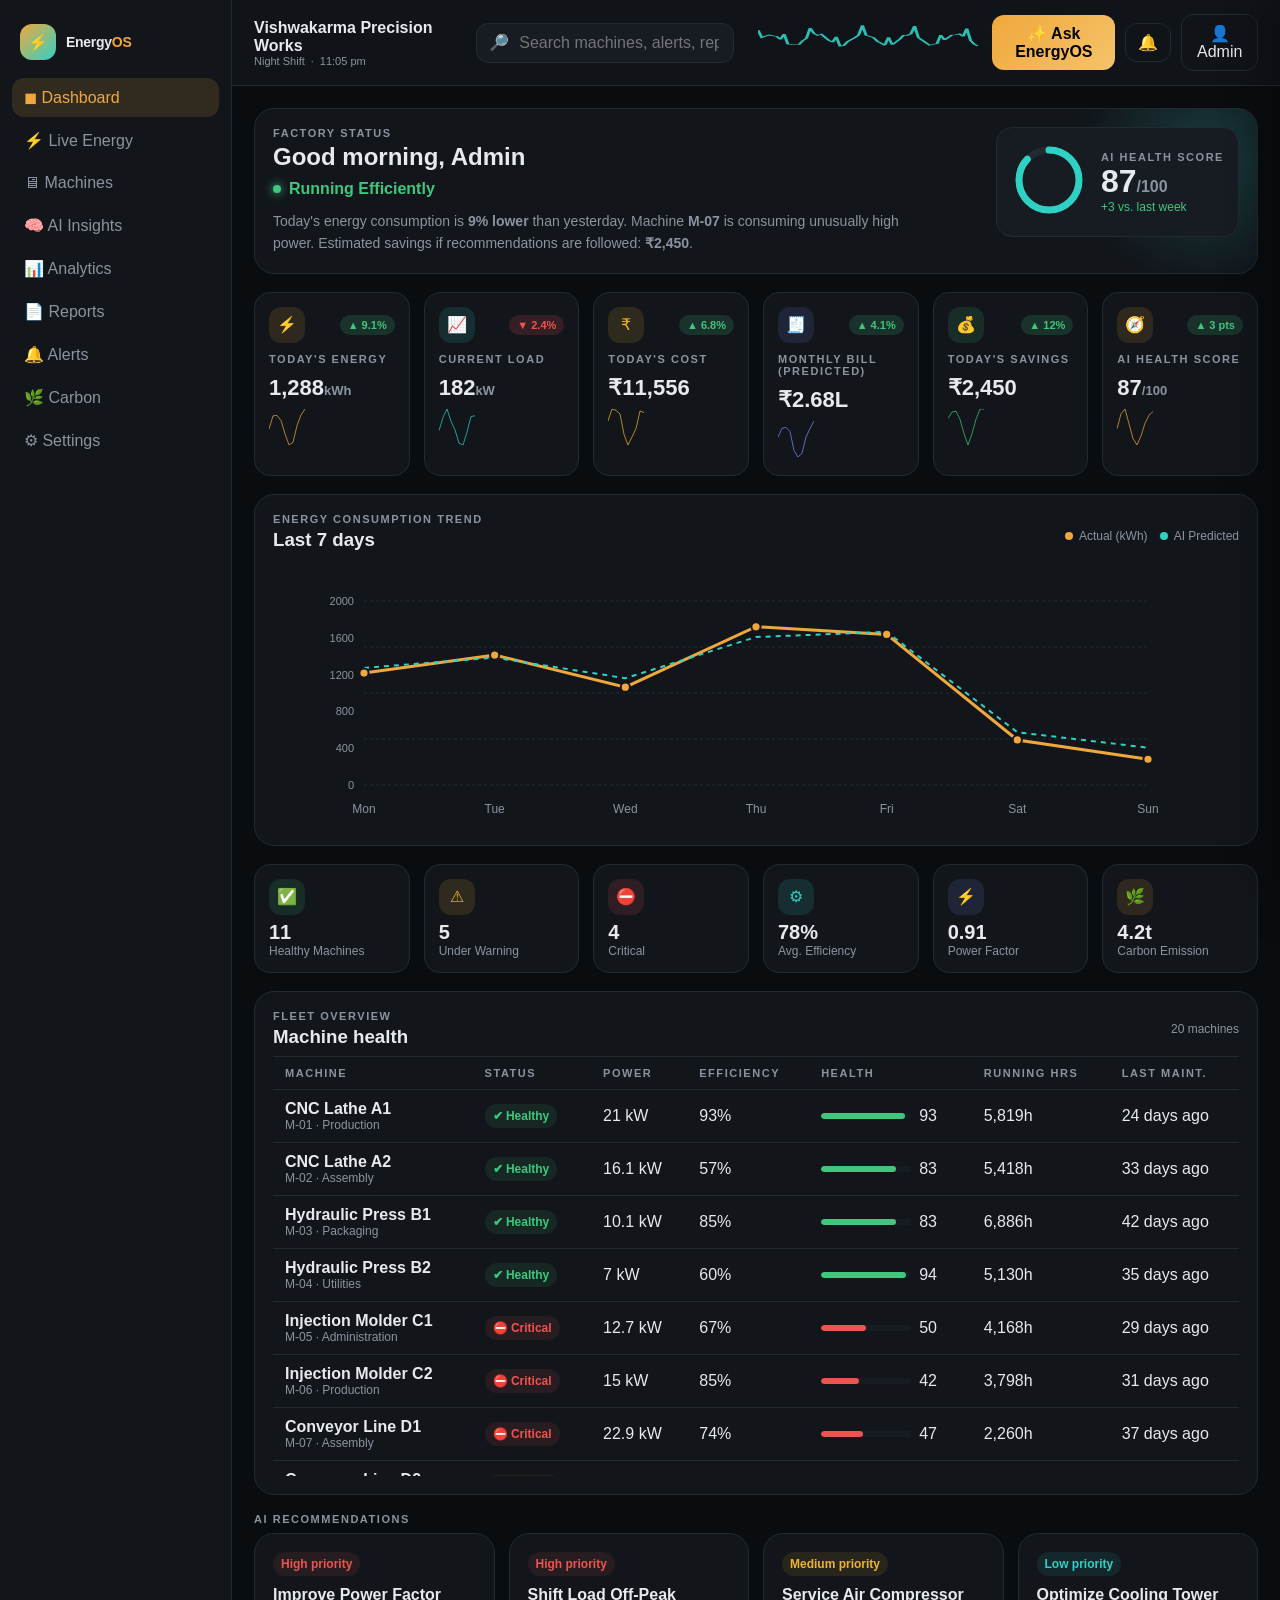
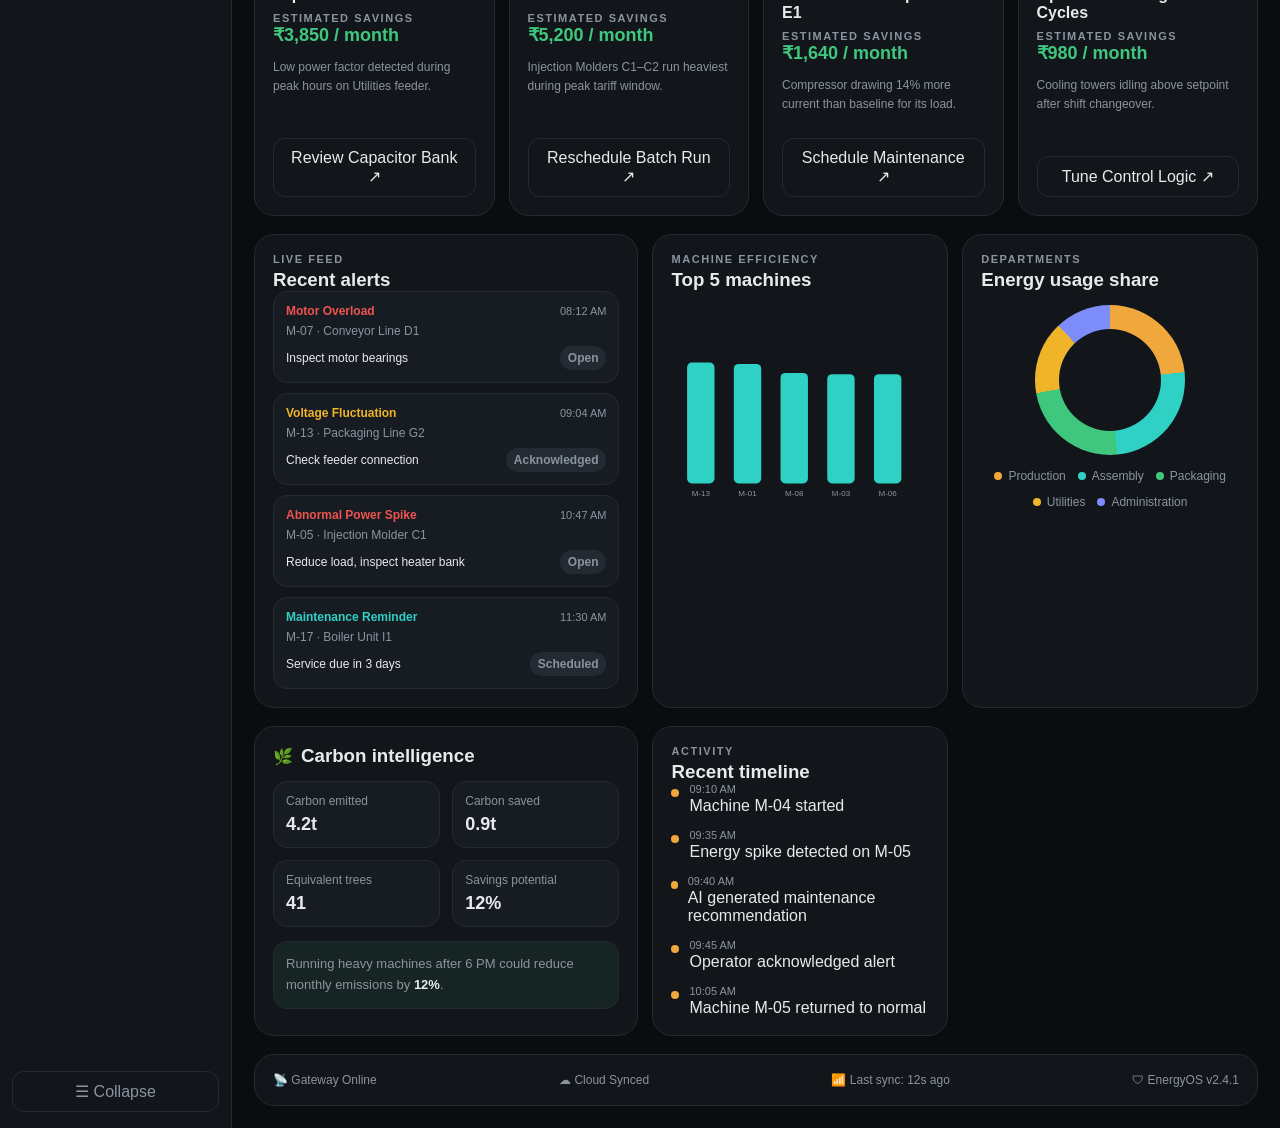
==== dashboard.html @ 56fea52a "Add files via upload" ====
<!DOCTYPE html>
<html lang="en">
  <head>
    <meta charset="UTF-8" />
    <meta name="viewport" content="width=device-width, initial-scale=1.0" />
    <title>EnergyOS Dashboard</title>
    <style>
      :root {
        --base: #0a0d10;
        --panel: #12161b;
        --panel-2: #171c22;
        --border: #232a32;
        --amber: #f0a83c;
        --teal: #2fd1c5;
        --red: #ef5350;
        --yellow: #f0b429;
        --green: #3fc77e;
        --text: #e7eaed;
        --sub: #8a94a0;
      }

      * { box-sizing: border-box; }
      body {
        margin: 0;
        font-family: Inter, "Segoe UI", Roboto, Arial, sans-serif;
        background: var(--base);
        color: var(--text);
      }
      button, input { font: inherit; }
      .app {
        display: flex;
        min-height: 100vh;
        background: var(--base);
      }
      .sidebar {
        width: 232px;
        background: var(--panel);
        border-right: 1px solid var(--border);
        display: flex;
        flex-direction: column;
        padding: 16px 12px;
        transition: width 0.3s ease;
      }
      .sidebar.collapsed { width: 76px; }
      .brand {
        display: flex;
        align-items: center;
        gap: 10px;
        padding: 8px 8px 18px;
      }
      .brand-icon {
        width: 36px;
        height: 36px;
        border-radius: 12px;
        display: grid;
        place-items: center;
        background: linear-gradient(135deg, var(--amber), var(--teal));
        color: #000;
        font-weight: 800;
      }
      .brand-text {
        font-size: 14px;
        font-weight: 800;
        letter-spacing: -0.02em;
      }
      .brand-text span { color: var(--amber); }
      .nav button {
        width: 100%;
        display: flex;
        align-items: center;
        gap: 10px;
        padding: 10px 12px;
        border: 0;
        background: transparent;
        color: var(--sub);
        border-radius: 12px;
        cursor: pointer;
        margin-bottom: 4px;
        text-align: left;
      }
      .nav button.active {
        background: rgba(240, 168, 60, 0.14);
        color: var(--amber);
      }
      .nav button:hover { filter: brightness(1.12); }
      .collapse-btn {
        margin-top: auto;
        border: 1px solid var(--border);
        color: var(--sub);
        background: transparent;
        border-radius: 12px;
        padding: 10px;
        display: flex;
        align-items: center;
        justify-content: center;
        gap: 8px;
        cursor: pointer;
      }
      .main {
        flex: 1;
        display: flex;
        flex-direction: column;
        overflow: hidden;
      }
      .header {
        display: flex;
        align-items: center;
        gap: 14px;
        padding: 14px 22px;
        border-bottom: 1px solid var(--border);
        background: rgba(18, 22, 27, 0.78);
        backdrop-filter: blur(10px);
      }
      .header .title-block { min-width: 0; }
      .header .title { font-weight: 700; }
      .header .sub { font-size: 11px; color: var(--sub); display: flex; gap: 6px; align-items: center; }
      .search {
        flex: 1;
        margin-left: 16px;
        display: flex;
        align-items: center;
        gap: 8px;
        border: 1px solid var(--border);
        background: var(--panel-2);
        padding: 9px 12px;
        border-radius: 12px;
        max-width: 320px;
      }
      .search input {
        flex: 1;
        border: 0;
        outline: 0;
        background: transparent;
        color: var(--text);
      }
      .pulse-rail {
        flex: 1;
        min-width: 220px;
        margin-left: 10px;
      }
      .pulse-rail svg { width: 100%; height: 40px; }
      .top-actions {
        display: flex;
        align-items: center;
        gap: 10px;
        margin-left: auto;
      }
      .btn-primary, .btn-lite, .menu-btn {
        border: 0;
        border-radius: 12px;
        padding: 9px 12px;
        cursor: pointer;
      }
      .btn-primary {
        background: linear-gradient(135deg, var(--amber), #f5c36a);
        color: #000;
        font-weight: 700;
      }
      .btn-lite {
        background: transparent;
        color: var(--text);
        border: 1px solid var(--border);
      }
      .menu-btn {
        display: none;
        background: transparent;
        color: var(--text);
        border: 1px solid var(--border);
      }
      .content {
        flex: 1;
        overflow-y: auto;
        padding: 22px;
      }
      .wrap {
        max-width: 1380px;
        margin: 0 auto;
        display: flex;
        flex-direction: column;
        gap: 18px;
      }
      .page-view { display: none; }
      .page-view.active { display: block; }
      .card {
        background: var(--panel);
        border: 1px solid var(--border);
        border-radius: 20px;
        padding: 18px;
      }
      .interactive {
        cursor: pointer;
        transition: transform 0.2s ease, border-color 0.2s ease, box-shadow 0.2s ease;
      }
      .interactive:hover {
        transform: translateY(-2px);
        border-color: var(--teal);
        box-shadow: 0 0 0 1px rgba(47, 209, 197, 0.14) inset;
      }
      .eyebrow {
        color: var(--sub);
        text-transform: uppercase;
        letter-spacing: 0.14em;
        font-size: 11px;
        font-weight: 700;
      }
      .hero {
        position: relative;
        overflow: hidden;
      }
      .hero::after {
        content: "";
        position: absolute;
        right: -80px;
        top: -80px;
        width: 260px;
        height: 260px;
        background: radial-gradient(circle, rgba(47, 209, 197, 0.2) 0%, transparent 70%);
        filter: blur(4px);
      }
      .hero-row {
        display: flex;
        justify-content: space-between;
        align-items: flex-start;
        gap: 20px;
        position: relative;
        z-index: 1;
      }
      .hero h1 { margin: 4px 0 8px; font-size: 24px; }
      .status-pill {
        display: inline-flex;
        align-items: center;
        gap: 8px;
        color: var(--green);
        font-weight: 700;
      }
      .dot {
        width: 8px;
        height: 8px;
        display: inline-block;
        border-radius: 999px;
        background: var(--green);
        box-shadow: 0 0 10px var(--green);
      }
      .hero-note { color: var(--sub); font-size: 14px; line-height: 1.6; margin-top: 12px; max-width: 650px; }
      .health-card { display: flex; align-items: center; gap: 14px; padding: 14px; border-radius: 16px; background: var(--panel-2); border: 1px solid var(--border); }
      .health-card .score { font-size: 32px; font-weight: 700; }
      .kpi-grid { display: grid; grid-template-columns: repeat(6, minmax(0, 1fr)); gap: 14px; }
      .kpi {
        padding: 14px;
        border-radius: 16px;
        background: var(--panel);
        border: 1px solid var(--border);
      }
      .kpi-top { display: flex; justify-content: space-between; align-items: center; }
      .icon-badge { width: 36px; height: 36px; border-radius: 12px; display: grid; place-items: center; }
      .delta { display: inline-flex; align-items: center; gap: 4px; padding: 4px 8px; border-radius: 999px; font-size: 11px; font-weight: 700; }
      .positive { color: var(--green); background: rgba(63, 199, 126, 0.16); }
      .negative { color: var(--red); background: rgba(239, 83, 80, 0.16); }
      .kpi .value { font-size: 22px; font-weight: 700; margin-top: 10px; }
      .kpi .suffix { color: var(--sub); font-size: 13px; }
      .spark { height: 36px; margin-top: 8px; }
      .chart-row { display: grid; grid-template-columns: 1.3fr 1fr 1fr; gap: 14px; }
      .stats-grid { display: grid; grid-template-columns: repeat(6, minmax(0, 1fr)); gap: 14px; }
      .stat { padding: 14px; border-radius: 16px; background: var(--panel); border: 1px solid var(--border); }
      .stat .value { font-size: 20px; font-weight: 700; margin-top: 6px; }
      .table-wrap { overflow-x: auto; }
      table { width: 100%; min-width: 720px; border-collapse: collapse; }
      th, td { padding: 10px 12px; border-top: 1px solid var(--border); text-align: left; }
      thead th { font-size: 11px; text-transform: uppercase; color: var(--sub); letter-spacing: 0.14em; background: var(--panel); position: sticky; top: 0; z-index: 1; }
      tbody tr { cursor: pointer; }
      tbody tr:hover { background: rgba(255,255,255,0.03); }
      .status-badge { display: inline-flex; align-items: center; gap: 6px; border-radius: 999px; padding: 5px 8px; font-size: 12px; font-weight: 700; }
      .health-bar { width: 90px; height: 6px; border-radius: 999px; background: var(--panel-2); overflow: hidden; }
      .health-bar > div { height: 100%; border-radius: inherit; }
      .recommendations { display: grid; grid-template-columns: repeat(4, minmax(0, 1fr)); gap: 14px; }
      .recommendation { display: flex; flex-direction: column; justify-content: space-between; min-height: 215px; }
      .recommendation .title { margin: 10px 0 8px; font-weight: 700; }
      .recommendation .savings { color: var(--green); font-size: 18px; font-weight: 700; }
      .recommendation p { color: var(--sub); font-size: 12px; line-height: 1.6; }
      .reco-btn { margin-top: 12px; padding: 10px 12px; border: 1px solid var(--border); border-radius: 12px; background: transparent; color: var(--text); display: flex; align-items: center; justify-content: center; gap: 6px; cursor: pointer; }
      .alerts { display: flex; flex-direction: column; gap: 10px; }
      .alert-item { border: 1px solid var(--border); background: var(--panel-2); border-radius: 14px; padding: 12px; }
      .alert-item .top { display: flex; justify-content: space-between; align-items: center; gap: 8px; }
      .alert-item .type { font-size: 12px; font-weight: 700; }
      .alert-item .time { color: var(--sub); font-size: 11px; }
      .chart-card svg { width: 100%; height: 240px; }
      .legend { display: flex; gap: 12px; flex-wrap: wrap; color: var(--sub); font-size: 12px; margin-top: 8px; }
      .legend span { display: flex; align-items: center; gap: 6px; }
      .legend i { width: 8px; height: 8px; border-radius: 999px; display: inline-block; }
      .donut { width: 150px; height: 150px; border-radius: 50%; margin: 14px auto; background: conic-gradient(var(--amber) 0 30%, var(--teal) 30% 62%, var(--green) 62% 84%, var(--yellow) 84% 100%); position: relative; }
      .donut::after { content: ""; position: absolute; inset: 24px; border-radius: 50%; background: var(--panel); }
      .timeline { display: flex; flex-direction: column; gap: 14px; }
      .timeline-item { display: flex; gap: 10px; align-items: flex-start; }
      .line-dot { width: 8px; height: 8px; border-radius: 999px; background: var(--amber); margin-top: 6px; }
      .timeline-item .time { color: var(--sub); font-size: 11px; margin-bottom: 2px; }
      .footer { display: flex; justify-content: space-between; align-items: center; flex-wrap: wrap; gap: 10px; color: var(--sub); font-size: 12px; }
      .trend-tip {
        position: absolute;
        background: var(--panel2);
        border: 1px solid var(--border);
        border-radius: 10px;
        padding: 8px 10px;
        font-size: 12px;
        color: var(--text);
        pointer-events: none;
        transform: translate(-50%, -120%);
        min-width: 110px;
        box-shadow: 0 8px 24px rgba(0,0,0,0.28);
      }
      .side-panel {
        position: fixed; right: 0; top: 0; bottom: 0; width: 100%; max-width: 420px; background: var(--panel); border-left: 1px solid var(--border); z-index: 30; transform: translateX(100%); transition: transform 0.25s ease; padding: 18px; box-shadow: -16px 0 40px rgba(0,0,0,0.3);
      }
      .side-panel.open { transform: translateX(0); }
      .backdrop {
        position: fixed; inset: 0; background: rgba(0,0,0,0.38); z-index: 20; display: none;
      }
      .backdrop.show { display: block; }
      .sidebar-backdrop {
        position: fixed; inset: 0; background: rgba(0,0,0,0.38); z-index: 40; display: none;
      }
      .sidebar-backdrop.show { display: block; }
      .feature-backdrop {
        position: fixed; inset: 0; background: rgba(0,0,0,0.6); z-index: 50; display: none;
      }
      .feature-screen {
        position: fixed; inset: 18px; z-index: 51; display: none; flex-direction: column; background: linear-gradient(135deg, rgba(18,22,27,0.98), rgba(12,15,18,0.96)); border: 1px solid var(--border); border-radius: 24px; padding: 24px; box-shadow: 0 24px 80px rgba(0,0,0,0.45);
      }
      .feature-screen.open { display: flex; }
      .feature-screen .screen-header { display: flex; justify-content: space-between; align-items: center; gap: 12px; }
      .feature-screen .screen-body { flex: 1; display: flex; flex-direction: column; justify-content: center; gap: 16px; padding-top: 14px; }
      .feature-screen .screen-title { font-size: 24px; font-weight: 700; margin: 6px 0 0; }
      .feature-screen .screen-copy { color: var(--sub); line-height: 1.7; font-size: 15px; }
      .feature-screen .screen-chip { display: inline-flex; align-items: center; gap: 8px; width: fit-content; padding: 7px 10px; border-radius: 999px; background: rgba(47,209,197,0.12); color: var(--teal); font-size: 12px; font-weight: 700; }
      .feature-screen .screen-actions { display: flex; gap: 10px; flex-wrap: wrap; }
      .feature-screen .screen-actions button { border: 1px solid var(--border); background: var(--panel); color: var(--text); border-radius: 12px; padding: 10px 12px; cursor: pointer; }
      .feature-screen .screen-card { border: 1px solid var(--border); background: rgba(255,255,255,0.03); border-radius: 16px; padding: 14px; }
      .grid-2 { display: grid; grid-template-columns: repeat(2, minmax(0, 1fr)); gap: 12px; }
      .meta-box { padding: 12px; border-radius: 14px; background: var(--panel-2); border: 1px solid var(--border); }
      .meta-box .label { color: var(--sub); font-size: 12px; }
      .meta-box .value { margin-top: 6px; font-size: 18px; font-weight: 700; }
      .action-btn { width: 100%; border: 0; border-radius: 12px; margin-top: 16px; padding: 12px; color: #000; font-weight: 700; background: linear-gradient(135deg, var(--amber), #f5c36a); cursor: pointer; }
      @media (max-width: 1200px) {
        .kpi-grid { grid-template-columns: repeat(3, minmax(0, 1fr)); }
        .stats-grid { grid-template-columns: repeat(3, minmax(0, 1fr)); }
        .chart-row { grid-template-columns: 1fr; }
        .recommendations { grid-template-columns: repeat(2, minmax(0, 1fr)); }
      }
      @media (max-width: 900px) {
        .sidebar { display: none; position: fixed; inset: 0 auto 0 0; width: 280px; max-width: 80%; height: 100%; background: var(--panel); box-shadow: 14px 0 48px rgba(0,0,0,0.35); z-index: 45; transform: translateX(-100%); transition: transform 0.25s ease; }
        .sidebar.open { display: flex; transform: translateX(0); }
        .search { flex: 1 1 100%; margin-left: 0; max-width: none; }
        .pulse-rail { display: none; }
        .collapse-btn { display: none; }
        .menu-btn { display: inline-flex; }
        .top-actions { gap: 8px; width: 100%; justify-content: flex-end; }
        .header { flex-wrap: wrap; align-items: flex-start; }
        .title-block { flex: 1 1 100%; }
        .kpi-grid, .stats-grid, .recommendations { grid-template-columns: repeat(2, minmax(0, 1fr)); }
      }
      @media (max-width: 640px) {
        .content { padding: 16px; }
        .header { padding: 12px 16px; }
        .hero-row { flex-direction: column; }
        .kpi-grid, .stats-grid, .recommendations, .grid-2 { grid-template-columns: 1fr; }
      }
    </style>
  </head>
  <body>
    <div class="backdrop" id="backdrop"></div>
    <div class="sidebar-backdrop" id="sidebarBackdrop"></div>
    <div class="app">
      <aside class="sidebar" id="sidebar">
        <div class="brand">
          <div class="brand-icon">⚡</div>
          <div class="brand-text">Energy<span>OS</span></div>
        </div>
        <nav class="nav">
          <button class="active" data-page="Dashboard">◼ Dashboard</button>
          <button data-page="Live Energy">⚡ Live Energy</button>
          <button data-page="Machines">🖥 Machines</button>
          <button data-page="AI Insights">🧠 AI Insights</button>
          <button data-page="Analytics">📊 Analytics</button>
          <button data-page="Reports">📄 Reports</button>
          <button data-page="Alerts">🔔 Alerts</button>
          <button data-page="Carbon">🌿 Carbon</button>
          <button data-page="Settings">⚙ Settings</button>
        </nav>
        <button class="collapse-btn" id="collapseBtn">☰ Collapse</button>
      </aside>

      <div class="main">
        <header class="header">
          <div class="title-block">
            <div class="title">Vishwakarma Precision Works</div>
            <div class="sub"><span id="shiftLabel">Morning Shift</span> · <span id="clockLabel">--:--</span></div>
          </div>
          <button class="menu-btn" id="mobileMenuBtn">☰</button>
          <div class="search">
            <span>🔎</span>
            <input id="searchInput" placeholder="Search machines, alerts, reports…" />
          </div>
          <div class="pulse-rail">
            <svg viewBox="0 0 100 100" preserveAspectRatio="none">
              <path id="pulsePath" d="" fill="none" stroke="#2fd1c5" stroke-width="1.4" opacity="0.9"></path>
            </svg>
          </div>
          <div class="top-actions">
            <button class="btn-primary" id="askEnergyBtn">✨ Ask EnergyOS</button>
            <button class="btn-lite" id="notificationBtn">🔔</button>
            <button class="btn-lite">👤 Admin</button>
          </div>
        </header>

        <main class="content">
          <div class="page-view active" id="view-Dashboard">
            <div class="wrap">
            <section class="card hero">
              <div class="hero-row">
                <div>
                  <div class="eyebrow">Factory status</div>
                  <h1>Good morning, Admin</h1>
                  <div class="status-pill"><span class="dot"></span> Running Efficiently</div>
                  <div class="hero-note">
                    Today's energy consumption is <strong>9% lower</strong> than yesterday. Machine <strong>M-07</strong> is consuming unusually high power. Estimated savings if recommendations are followed: <strong>₹2,450</strong>.
                  </div>
                </div>
                <div class="health-card">
                  <div class="radial">
                    <svg width="76" height="76" viewBox="0 0 76 76">
                      <circle cx="38" cy="38" r="30" fill="none" stroke="#232a32" stroke-width="7"></circle>
                      <circle cx="38" cy="38" r="30" fill="none" stroke="#2fd1c5" stroke-width="7" stroke-linecap="round" transform="rotate(-90 38 38)" stroke-dasharray="188.5" stroke-dashoffset="24.5"></circle>
                    </svg>
                  </div>
                  <div>
                    <div class="eyebrow">AI health score</div>
                    <div class="score">87<span style="font-size:16px;color:var(--sub)">/100</span></div>
                    <div style="color:var(--green);font-size:12px">+3 vs. last week</div>
                  </div>
                </div>
              </div>
            </section>

            <section class="kpi-grid" id="kpiGrid"></section>

            <section class="card">
              <div style="display:flex; justify-content:space-between; align-items:center; gap:12px; flex-wrap:wrap;">
                <div>
                  <div class="eyebrow">Energy consumption trend</div>
                  <h3 style="margin:4px 0 0;">Last 7 days</h3>
                </div>
                <div class="legend">
                  <span><i style="background:var(--amber)"></i> Actual (kWh)</span>
                  <span><i style="background:var(--teal)"></i> AI Predicted</span>
                </div>
              </div>
              <div id="trendChart" style="margin-top:12px; position:relative;"></div>
            </section>

            <section class="stats-grid" id="statsGrid"></section>

            <section class="card table-wrap">
              <div style="display:flex;justify-content:space-between;align-items:center;gap:12px;padding-bottom:8px;">
                <div>
                  <div class="eyebrow">Fleet overview</div>
                  <h3 style="margin:4px 0 0;">Machine health</h3>
                </div>
                <span style="color:var(--sub);font-size:12px" id="machineCount"></span>
              </div>
              <div style="max-height:420px; overflow:auto;">
                <table>
                  <thead>
                    <tr>
                      <th>Machine</th>
                      <th>Status</th>
                      <th>Power</th>
                      <th>Efficiency</th>
                      <th>Health</th>
                      <th>Running Hrs</th>
                      <th>Last Maint.</th>
                    </tr>
                  </thead>
                  <tbody id="machineTableBody"></tbody>
                </table>
              </div>
            </section>

            <section>
              <div class="eyebrow" style="margin-bottom:8px;">AI Recommendations</div>
              <div class="recommendations" id="recommendations"></div>
            </section>

            <section class="chart-row">
              <div class="card">
                <div class="eyebrow">Live feed</div>
                <h3 style="margin:4px 0 0;">Recent alerts</h3>
                <div class="alerts" id="alerts"></div>
              </div>
              <div class="card chart-card">
                <div class="eyebrow">Machine efficiency</div>
                <h3 style="margin:4px 0 0;">Top 5 machines</h3>
                <div id="barChart"></div>
              </div>
              <div class="card chart-card">
                <div class="eyebrow">Departments</div>
                <h3 style="margin:4px 0 0;">Energy usage share</h3>
                <div id="pieChart"></div>
              </div>
            </section>

            <section class="chart-row">
              <div class="card" style="min-height:270px;">
                <div style="display:flex;align-items:center;gap:8px;">
                  <span>🌿</span><h3 style="margin:0;">Carbon intelligence</h3>
                </div>
                <div class="grid-2" style="margin-top:14px;">
                  <div class="meta-box">
                    <div class="label">Carbon emitted</div>
                    <div class="value">4.2t</div>
                  </div>
                  <div class="meta-box">
                    <div class="label">Carbon saved</div>
                    <div class="value">0.9t</div>
                  </div>
                  <div class="meta-box">
                    <div class="label">Equivalent trees</div>
                    <div class="value">41</div>
                  </div>
                  <div class="meta-box">
                    <div class="label">Savings potential</div>
                    <div class="value">12%</div>
                  </div>
                </div>
                <div style="margin-top:14px; padding:12px; border:1px solid var(--border); border-radius:14px; background:rgba(63,199,126,0.08); color:var(--sub); font-size:13px; line-height:1.6;">
                  Running heavy machines after 6 PM could reduce monthly emissions by <strong style="color:var(--text)">12%</strong>.
                </div>
              </div>
              <div class="card">
                <div class="eyebrow">Activity</div>
                <h3 style="margin:4px 0 0;">Recent timeline</h3>
                <div class="timeline" id="timeline"></div>
              </div>
            </section>

            <section class="card footer">
              <span>📡 Gateway Online</span>
              <span>☁ Cloud Synced</span>
              <span>📶 Last sync: 12s ago</span>
              <span>🛡 EnergyOS v2.4.1</span>
            </section>
          </div>
        </div>

        <div class="page-view" id="view-Live Energy">
          <div class="wrap">
            <section class="card hero">
              <div class="eyebrow">Live Energy</div>
              <h2 style="margin:8px 0 6px;">Engineer operations dashboard</h2>
              <p class="hero-note">Realtime metrics for the main meter and each machine. All values refresh live every few seconds.</p>
            </section>
            <section class="card">
              <div class="grid-2" style="gap:14px;">
                <div class="meta-box">
                  <div class="label">Main Meter</div>
                  <div class="value" id="mainMeterVoltage">Voltage 415 V</div>
                  <div class="value" id="mainMeterCurrent" style="margin-top:8px;font-size:18px;">Current 132 A</div>
                  <div class="value" id="mainMeterPower" style="margin-top:8px;font-size:18px;">Power 54 kW</div>
                  <div class="value" id="mainMeterPF" style="margin-top:8px;font-size:18px;">Power Factor 0.94</div>
                  <div class="value" id="mainMeterFreq" style="margin-top:8px;font-size:18px;">Frequency 50.0 Hz</div>
                  <div class="value" id="mainMeterKwh" style="margin-top:8px;font-size:18px;">Today's kWh 1,288</div>
                  <div class="value" id="mainMeterPeak" style="margin-top:8px;font-size:18px;">Peak Demand 182 kW</div>
                </div>
                <div class="meta-box" style="display:flex;flex-direction:column;gap:12px;">
                  <div class="eyebrow">Machine status cards</div>
                  <div id="liveMachineCards" style="display:grid;grid-template-columns:1fr;gap:12px;"></div>
                </div>
              </div>
            </section>
          </div>
        </div>

        <div class="page-view" id="view-Machines">
          <div class="wrap">
            <section class="card">
              <div class="eyebrow">Machines</div>
              <h2 style="margin:8px 0 6px;">Machine profiles</h2>
              <p class="hero-note">Each machine includes live current, power, energy and AI health guidance.</p>
            </section>
            <section class="card">
              <div class="grid-2">
                <div class="meta-box"><div class="label">Healthy units</div><div class="value" id="machinesHealthyValue"></div></div>
                <div class="meta-box"><div class="label">Critical units</div><div class="value" id="machinesCriticalValue"></div></div>
              </div>
            </section>
            <section class="card">
              <div id="machineProfiles" style="display:grid;grid-template-columns:repeat(2,minmax(0,1fr));gap:14px;"></div>
            </section>
          </div>
        </div>

        <div class="page-view" id="view-AI Insights">
          <div class="wrap">
            <section class="card">
              <div class="eyebrow">AI Insights</div>
              <h2 style="margin:8px 0 6px;">AI-driven energy decisions</h2>
              <p class="hero-note">Every recommendation here is generated by the AI engine. No raw sensor details, only actions and predictions.</p>
            </section>
            <div class="grid-2" style="gap:14px;">
              <div class="card">
                <div class="eyebrow">Energy Waste</div>
                <div id="aiWaste" style="margin-top:12px;"></div>
              </div>
              <div class="card">
                <div class="eyebrow">Bill Prediction</div>
                <div id="aiBill" style="margin-top:12px;"></div>
              </div>
            </div>
            <section class="card">
              <div class="eyebrow">Peak Demand</div>
              <div id="aiPeakDemand" style="margin-top:12px;"></div>
            </section>
            <section class="card">
              <div class="eyebrow">Machine Efficiency</div>
              <div id="aiEfficiencyTable" style="margin-top:12px;"></div>
            </section>
            <section class="card">
              <div class="eyebrow">Recommended Actions</div>
              <div id="aiRecommendations" style="margin-top:12px;"></div>
            </section>
          </div>
        </div>

        <div class="page-view" id="view-Analytics">
          <div class="wrap">
            <section class="card">
              <div class="eyebrow">Analytics</div>
              <h2 style="margin:8px 0 6px;">Operational trend analysis</h2>
              <p class="hero-note">The latest trend shows steady improvement in energy efficiency and a strong decline in avoidable peak-hour draw.</p>
            </section>
            <section class="card">
              <div id="analyticsTrendChart"></div>
            </section>
          </div>
        </div>

        <div class="page-view" id="view-Reports">
          <div class="wrap">
            <section class="card">
              <div class="eyebrow">Reports</div>
              <h2 style="margin:8px 0 6px;">Downloadable reports</h2>
              <div class="alerts" id="reportsList"></div>
            </section>
          </div>
        </div>

        <div class="page-view" id="view-Alerts">
          <div class="wrap">
            <section class="card">
              <div class="eyebrow">Alerts</div>
              <h2 style="margin:8px 0 6px;">Open and acknowledged issues</h2>
              <div class="alerts" id="alertsView"></div>
            </section>
          </div>
        </div>

        <div class="page-view" id="view-Carbon">
          <div class="wrap">
            <section class="card">
              <div class="eyebrow">Carbon</div>
              <h2 style="margin:8px 0 6px;">Sustainability reporting</h2>
              <p class="hero-note">AI-based guidance for emissions reduction and solar hour scheduling.</p>
            </section>
            <section class="card grid-2">
              <div class="meta-box"><div class="label">Carbon emitted</div><div class="value" id="carbonEmitted">2.1 Ton</div></div>
              <div class="meta-box"><div class="label">Carbon saved</div><div class="value" id="carbonSaved">0.7 Ton</div></div>
              <div class="meta-box"><div class="label">Equivalent trees</div><div class="value" id="carbonTrees">35 Trees</div></div>
              <div class="meta-box"><div class="label">Recommended window</div><div class="value" id="carbonAdvice">Run machines between solar hours</div></div>
            </section>
            <section class="card">
              <div class="eyebrow">AI suggestion</div>
              <div id="carbonSuggestion" style="margin-top:12px;color:var(--text);line-height:1.6;">Run machines between solar hours to reduce emissions and maximize green energy use.</div>
            </section>
          </div>
        </div>

        <div class="page-view" id="view-Settings">
          <div class="wrap">
            <section class="card">
              <div class="eyebrow">Settings</div>
              <h2 style="margin:8px 0 6px;">Control center preferences</h2>
              <div class="alerts">
                <div class="alert-item">Email alerts enabled</div>
                <div class="alert-item">AI auto-actions disabled</div>
                <div class="alert-item">Dark mode active</div>
              </div>
            </section>
          </div>
        </div>
        </main>
      </div>
    </div>

    <div class="side-panel" id="sidePanel">
      <div style="display:flex;justify-content:space-between;align-items:flex-start;gap:10px;">
        <div>
          <div class="eyebrow" id="panelDept"></div>
          <h3 id="panelName" style="margin:4px 0 0;"></h3>
        </div>
        <button class="btn-lite" id="closePanel">✕</button>
      </div>
      <div id="panelStatus" style="margin-top:12px"></div>
      <div class="grid-2" style="margin-top:16px;">
        <div class="meta-box">
          <div class="label">Power draw</div>
          <div class="value" id="panelPower"></div>
        </div>
        <div class="meta-box">
          <div class="label">Efficiency</div>
          <div class="value" id="panelEfficiency"></div>
        </div>
        <div class="meta-box">
          <div class="label">Running hours</div>
          <div class="value" id="panelHours"></div>
        </div>
        <div class="meta-box">
          <div class="label">Last maintenance</div>
          <div class="value" id="panelMaintenance"></div>
        </div>
      </div>
      <div style="margin-top:16px;">
        <div style="display:flex;justify-content:space-between;color:var(--sub);font-size:12px;">
          <span>Health score</span>
          <span id="panelHealthText"></span>
        </div>
        <div class="health-bar" style="width:100%;margin-top:8px;height:8px;">
          <div id="panelHealthBar"></div>
        </div>
      </div>
      <div style="margin-top:16px; padding:14px; border-radius:14px; background:rgba(47,209,197,0.1); border:1px solid rgba(47,209,197,0.25); color:var(--sub); line-height:1.6; font-size:13px;" id="panelInsight"></div>
      <button class="action-btn">🛠 Schedule Maintenance</button>
    </div>

    <div class="feature-backdrop" id="featureBackdrop"></div>
    <div class="feature-screen" id="featureScreen">
      <div class="screen-header">
        <div>
          <div class="eyebrow">EnergyOS command center</div>
          <h3 class="screen-title" id="featureTitle"></h3>
        </div>
        <button class="btn-lite" id="closeFeatureScreen">✕</button>
      </div>
      <div class="screen-body">
        <div class="screen-chip" id="featureChip">Open workspace</div>
        <p class="screen-copy" id="featureMessage"></p>
        <div class="screen-card">
          <div class="eyebrow">Suggested action</div>
          <div id="featureAction" style="margin-top:8px; font-weight:700;"></div>
        </div>
        <div class="screen-actions">
          <button id="featurePrimaryBtn">Open details</button>
          <button id="featureSecondaryBtn">Close</button>
        </div>
      </div>
    </div>

    <script>
      const COLORS = {
        base: '#0A0D10', panel: '#12161B', panel2: '#171C22', border: '#232A32',
        amber: '#F0A83C', teal: '#2FD1C5', red: '#EF5350', yellow: '#F0B429', green: '#3FC77E', text: '#E7EAED', sub: '#8A94A0'
      };
      const DEPARTMENTS = ['Production','Assembly','Packaging','Utilities','Administration'];
      const MACHINE_NAMES = [
        'CNC Lathe A1','CNC Lathe A2','Hydraulic Press B1','Hydraulic Press B2','Injection Molder C1','Injection Molder C2','Conveyor Line D1','Conveyor Line D2','Air Compressor E1','Air Compressor E2','Robotic Welder F1','Robotic Welder F2','Packaging Line G1','Packaging Line G2','Cooling Tower H1','Cooling Tower H2','Boiler Unit I1','Chiller Unit J1','Paint Booth K1','Extruder L1'
      ];
      function seededRandom(seed) { let s = seed; return () => { s = (s * 9301 + 49297) % 233280; return s / 233280; }; }
      const rnd = seededRandom(42);
      const machines = MACHINE_NAMES.map((name, i) => {
        const health = Math.round(40 + rnd() * 60);
        const status = health > 75 ? 'healthy' : health > 50 ? 'warning' : 'critical';
        return {
          id: `M-${String(i + 1).padStart(2, '0')}`,
          name,
          dept: DEPARTMENTS[i % DEPARTMENTS.length],
          status,
          power: +(3 + rnd() * 22).toFixed(1),
          efficiency: Math.round(55 + rnd() * 40),
          health,
          hours: Math.round(1200 + rnd() * 6000),
          lastMaint: `${Math.round(2 + rnd() * 40)} days ago`
        };
      });
      const healthy = machines.filter((m) => m.status === 'healthy').length;
      const warning = machines.filter((m) => m.status === 'warning').length;
      const critical = machines.filter((m) => m.status === 'critical').length;
      const weeklyTrend = [
        { day: 'Mon', kwh: 1240, predicted: 1260 },
        { day: 'Tue', kwh: 1310, predicted: 1300 },
        { day: 'Wed', kwh: 1185, predicted: 1220 },
        { day: 'Thu', kwh: 1420, predicted: 1380 },
        { day: 'Fri', kwh: 1390, predicted: 1400 },
        { day: 'Sat', kwh: 980, predicted: 1010 },
        { day: 'Sun', kwh: 905, predicted: 950 }
      ];
      const topFive = [...machines].sort((a, b) => b.efficiency - a.efficiency).slice(0, 5).map((m) => ({ name: m.id, efficiency: m.efficiency }));
      const deptUsage = DEPARTMENTS.map((d) => ({ name: d, value: machines.filter((m) => m.dept === d).reduce((s, m) => s + m.power, 0).toFixed(0) * 1 }));
      const recommendations = [
        { priority: 'High', title: 'Improve Power Factor', savings: '₹3,850 / month', reason: 'Low power factor detected during peak hours on Utilities feeder.', action: 'Review Capacitor Bank' },
        { priority: 'High', title: 'Shift Load Off-Peak', savings: '₹5,200 / month', reason: 'Injection Molders C1–C2 run heaviest during peak tariff window.', action: 'Reschedule Batch Run' },
        { priority: 'Medium', title: 'Service Air Compressor E1', savings: '₹1,640 / month', reason: 'Compressor drawing 14% more current than baseline for its load.', action: 'Schedule Maintenance' },
        { priority: 'Low', title: 'Optimize Cooling Tower Cycles', savings: '₹980 / month', reason: 'Cooling towers idling above setpoint after shift changeover.', action: 'Tune Control Logic' }
      ];
      const alerts = [
        { time: '08:12 AM', machine: 'M-07 · Conveyor Line D1', type: 'Motor Overload', priority: 'critical', action: 'Inspect motor bearings', status: 'Open' },
        { time: '09:04 AM', machine: 'M-13 · Packaging Line G2', type: 'Voltage Fluctuation', priority: 'warning', action: 'Check feeder connection', status: 'Acknowledged' },
        { time: '10:47 AM', machine: 'M-05 · Injection Molder C1', type: 'Abnormal Power Spike', priority: 'critical', action: 'Reduce load, inspect heater bank', status: 'Open' },
        { time: '11:30 AM', machine: 'M-17 · Boiler Unit I1', type: 'Maintenance Reminder', priority: 'info', action: 'Service due in 3 days', status: 'Scheduled' }
      ];
      const timeline = [
        { time: '09:10 AM', text: 'Machine M-04 started' },
        { time: '09:35 AM', text: 'Energy spike detected on M-05' },
        { time: '09:40 AM', text: 'AI generated maintenance recommendation' },
        { time: '09:45 AM', text: 'Operator acknowledged alert' },
        { time: '10:05 AM', text: 'Machine M-05 returned to normal' }
      ];
      const statusMeta = {
        healthy: { label: 'Healthy', color: COLORS.green },
        warning: { label: 'Warning', color: COLORS.yellow },
        critical: { label: 'Critical', color: COLORS.red }
      };
      const kpis = [
        { label: "Today's Energy", value: '1,288', suffix: 'kWh', delta: '9.1%', positive: true, icon: '⚡', color: COLORS.amber, base: 1200 },
        { label: 'Current Load', value: '182', suffix: 'kW', delta: '2.4%', positive: false, icon: '📈', color: COLORS.teal, base: 180 },
        { label: "Today's Cost", value: '₹11,556', delta: '6.8%', positive: true, icon: '₹', color: COLORS.yellow, base: 11000 },
        { label: 'Monthly Bill (Predicted)', value: '₹2.68L', delta: '4.1%', positive: true, icon: '🧾', color: '#7C8CF8', base: 268000 },
        { label: "Today's Savings", value: '₹2,450', delta: '12%', positive: true, icon: '💰', color: COLORS.green, base: 2200 },
        { label: 'AI Health Score', value: '87', suffix: '/100', delta: '3 pts', positive: true, icon: '🧭', color: COLORS.amber, base: 85 }
      ];
      const liveMainMeter = {
        voltage: '415 V',
        current: '132 A',
        power: '54 kW',
        pf: '0.94',
        frequency: '50.0 Hz',
        todayKwh: '1,288',
        peakDemand: '182 kW'
      };
      const liveMachines = machines.slice(0, 8).map((machine, index) => {
        const statusMap = { healthy: { label: 'Running', color: COLORS.green }, warning: { label: 'Idle', color: COLORS.yellow }, critical: { label: 'Fault', color: COLORS.red } };
        return {
          id: `M-${String(index + 1).padStart(2, '0')}`,
          name: machine.name,
          voltage: `${410 + Math.round(rnd() * 6)} V`,
          current: `${12 + Math.round(rnd() * 10)} A`,
          power: `${8 + Math.round(rnd() * 12)} kW`,
          running: `${Math.round(8 + rnd() * 5)} Machines`,
          stopped: `${Math.round(rnd() * 2)} Machines`,
          temperature: `${56 + Math.round(rnd() * 18)}°C`,
          status: statusMap[machine.status] || statusMap.healthy
        };
      });
      const machineProfiles = machines.slice(0, 8).map((machine, index) => ({
        id: `M-${String(index + 1).padStart(2, '0')}`,
        name: machine.name,
        current: `${14 + Math.round(rnd() * 8)} A`,
        power: `${10 + Math.round(rnd() * 10)} kW`,
        energy: `${72 + Math.round(rnd() * 20)} kWh`,
        efficiency: `${72 + Math.round(rnd() * 20)}%`,
        runningTime: `${6 + Math.round(rnd() * 6)} Hours`,
        powerHistory: Array.from({ length: 8 }, () => 8 + Math.round(rnd() * 12)),
        energyTrend: Array.from({ length: 8 }, () => 60 + Math.round(rnd() * 30)),
        tempTrend: Array.from({ length: 8 }, () => 50 + Math.round(rnd() * 18)),
        healthScore: 91 - Math.round(rnd() * 10),
        healthNote: index === 2 ? 'Bearing wear suspected. Power increased 17%. Maintenance recommended within 2 weeks.' : 'Machine operating within expected range.'
      }));
      const aiInsights = {
        waste: {
          machine: 'Machine 07',
          summary: 'Consumes electricity after production hours.',
          loss: '₹8,000/month'
        },
        bill: {
          predicted: '₹2.68 lakh',
          confidence: '94%'
        },
        peakDemand: {
          when: 'Tomorrow',
          time: '11:30 AM',
          expected: '148 kW'
        },
        efficiencyList: [
          { machine: '01', value: '95%' },
          { machine: '02', value: '82%' },
          { machine: '03', value: '76%' },
          { machine: '04', value: '91%' }
        ],
        recommendations: [
          { text: 'Shift Machine 04 to afternoon', savings: '₹12,000' },
          { text: 'Improve PF', savings: '₹3,500' },
          { text: 'Shutdown idle motor', savings: '₹5,000' }
        ]
      };
      function createSpark(base, color) { const points = Array.from({ length: 10 }, (_, i) => ({ v: base + Math.sin(i * 0.9) * base * 0.08 + rnd() * base * 0.05 })); const width = 200; const height = 36; const max = Math.max(...points.map((p) => p.v)); const min = Math.min(...points.map((p) => p.v)); const coords = points.map((p, i) => `${(i / (points.length - 1)) * 100},${100 - ((p.v - min) / (max - min || 1)) * 100}`).join(' '); return `<svg viewBox="0 0 100 100" class="spark"><polyline fill="none" stroke="${color}" stroke-width="2" points="${coords}" /></svg>`; }
      function showFeatureScreen(title, message, chip, action, actionLabel = 'Open details') {
        document.getElementById('featureTitle').textContent = title;
        document.getElementById('featureMessage').textContent = message;
        document.getElementById('featureChip').textContent = chip;
        document.getElementById('featureAction').textContent = action;
        document.getElementById('featurePrimaryBtn').textContent = actionLabel;
        document.getElementById('featureScreen').classList.add('open');
        document.getElementById('featureBackdrop').style.display = 'block';
      }
      function hideFeatureScreen() {
        document.getElementById('featureScreen').classList.remove('open');
        document.getElementById('featureBackdrop').style.display = 'none';
      }
      function setupInteractiveElements() {
        document.querySelectorAll('.card, .kpi, .stat, .recommendation, .alert-item, .timeline-item, tbody tr').forEach((el) => {
          el.classList.add('interactive');
          if (!el.dataset.title) {
            const fallback = el.querySelector('h1,h2,h3,.title,.value,.eyebrow')?.textContent?.trim() || 'Dashboard section';
            el.dataset.title = fallback;
            el.dataset.detail = 'This section is now interactive. Tap again to explore more details.';
          }
        });
      }
      function renderKpis() {
        const g = document.getElementById('kpiGrid');
        g.innerHTML = kpis.map((k) => `
          <div class="kpi" data-title="${k.label}" data-detail="${k.label} is showing a live snapshot of today's operational performance.">
            <div class="kpi-top">
              <div class="icon-badge" style="background:${k.color}20;color:${k.color}">${k.icon}</div>
              <div class="delta ${k.positive ? 'positive' : 'negative'}">${k.positive ? '▲' : '▼'} ${k.delta}</div>
            </div>
            <div class="eyebrow" style="margin-top:10px;">${k.label}</div>
            <div class="value">${k.value}<span class="suffix">${k.suffix || ''}</span></div>
            <div>${createSpark(k.base, k.color)}</div>
          </div>
        `).join('');
      }
      function renderTrendChart() {
        const chartTargets = [
          document.getElementById('trendChart'),
          document.getElementById('analyticsTrendChart')
        ].filter(Boolean);
        const width = 860; const height = 260; const padding = 38;
        const max = Math.max(...weeklyTrend.map((p) => Math.max(p.kwh, p.predicted))) + 100;
        const min = Math.min(...weeklyTrend.map((p) => Math.min(p.kwh, p.predicted))) - 100;
        const toX = (i) => padding + (i / (weeklyTrend.length - 1)) * (width - padding * 2);
        const toY = (value) => padding + (1 - (value - min) / (max - min || 1)) * (height - padding * 2);
        const actualPoints = weeklyTrend.map((d, i) => `${toX(i)},${toY(d.kwh)}`).join(' ');
        const predictedPoints = weeklyTrend.map((d, i) => `${toX(i)},${toY(d.predicted)}`).join(' ');
        const gridLines = Array.from({ length: 5 }, (_, i) => `<line x1="${padding}" y1="${padding + (i / 4) * (height - padding * 2)}" x2="${width - padding}" y2="${padding + (i / 4) * (height - padding * 2)}" stroke="#232a32" stroke-dasharray="3 3"></line>`).join('');
        const topValue = 2000;
        const step = 400;
        const yLabels = Array.from({ length: Math.floor(topValue / step) + 1 }, (_, i) => {
          const value = i * step;
          const y = padding + (1 - value / topValue) * (height - padding * 2);
          return `<text x="${padding - 10}" y="${y + 4}" text-anchor="end" fill="#8A94A0" font-size="11">${value}</text>`;
        }).join('');
        const xLabels = weeklyTrend.map((d, i) => `<text x="${toX(i)}" y="${height - 10}" text-anchor="middle" fill="#8A94A0" font-size="12">${d.day}</text>`).join('');
        const pointsMarkup = weeklyTrend.map((d, i) => {
          const x = toX(i);
          const y = toY(d.kwh);
          return `
            <g class="trend-point" data-day="${d.day}" data-kwh="${d.kwh}" data-predicted="${d.predicted}" style="cursor:pointer;">
              <circle cx="${x}" cy="${y}" r="4.6" fill="${COLORS.amber}" stroke="${COLORS.panel}" stroke-width="2"></circle>
            </g>
          `;
        }).join('');
        const chartHtml = `
          <div class="trend-tip" id="trendTip" style="display:none;"></div>
          <svg viewBox="0 0 ${width} ${height}" width="100%" height="260">
            <rect x="0" y="0" width="${width}" height="${height}" fill="transparent"></rect>
            ${gridLines}
            ${yLabels}
            <polyline fill="none" stroke="${COLORS.amber}" stroke-width="3" points="${actualPoints}"></polyline>
            <polyline fill="none" stroke="${COLORS.teal}" stroke-width="2" stroke-dasharray="5 5" points="${predictedPoints}"></polyline>
            ${pointsMarkup}
            ${xLabels}
          </svg>
        `;
        chartTargets.forEach((container) => {
          container.innerHTML = chartHtml;
          const tip = container.querySelector('.trend-tip');
          container.querySelectorAll('.trend-point').forEach((point) => {
            point.addEventListener('mouseenter', (event) => {
              const { day, kwh, predicted } = point.dataset;
              tip.innerHTML = `<strong>${day}</strong><br/>Actual: ${kwh} kWh<br/>Predicted: ${predicted} kWh`;
              tip.style.display = 'block';
              const rect = container.getBoundingClientRect();
              tip.style.left = `${event.clientX - rect.left}px`;
              tip.style.top = `${event.clientY - rect.top}px`;
            });
            point.addEventListener('mousemove', (event) => {
              const rect = container.getBoundingClientRect();
              tip.style.left = `${event.clientX - rect.left}px`;
              tip.style.top = `${event.clientY - rect.top}px`;
            });
            point.addEventListener('mouseleave', () => {
              tip.style.display = 'none';
            });
          });
        });
      }
      function renderStats() {
        const root = document.getElementById('statsGrid');
        const stats = [
          { icon: '✅', label: 'Healthy Machines', value: healthy, color: COLORS.green },
          { icon: '⚠', label: 'Under Warning', value: warning, color: COLORS.yellow },
          { icon: '⛔', label: 'Critical', value: critical, color: COLORS.red },
          { icon: '⚙', label: 'Avg. Efficiency', value: '78%', color: COLORS.teal },
          { icon: '⚡', label: 'Power Factor', value: '0.91', color: '#7C8CF8' },
          { icon: '🌿', label: 'Carbon Emission', value: '4.2t', color: COLORS.amber }
        ];
        root.innerHTML = stats.map((s) => `
          <div class="stat" data-title="${s.label}" data-detail="${s.label} highlights the current health of your energy operations.">
            <div class="icon-badge" style="background:${s.color}20;color:${s.color}">${s.icon}</div>
            <div class="value">${s.value}</div>
            <div style="color:var(--sub);font-size:12px;">${s.label}</div>
          </div>
        `).join('');
      }
      function renderMachines() {
        const body = document.getElementById('machineTableBody');
        const count = document.getElementById('machineCount');
        const query = document.getElementById('searchInput').value.toLowerCase();
        const filtered = machines.filter((m) => !query || m.name.toLowerCase().includes(query) || m.id.toLowerCase().includes(query));
        count.textContent = `${filtered.length} machines`;
        body.innerHTML = filtered.map((m) => {
          const meta = statusMeta[m.status];
          return `
            <tr data-id="${m.id}">
              <td>
                <div style="font-weight:700">${m.name}</div>
                <div style="font-size:12px;color:var(--sub)">${m.id} · ${m.dept}</div>
              </td>
              <td><span class="status-badge" style="background:${meta.color}18;color:${meta.color}">${m.status === 'healthy' ? '✔' : m.status === 'warning' ? '⚠' : '⛔'} ${meta.label}</span></td>
              <td>${m.power} kW</td>
              <td>${m.efficiency}%</td>
              <td>
                <div style="display:flex;align-items:center;gap:8px;">
                  <div class="health-bar"><div style="width:${m.health}%;background:${meta.color}"></div></div>
                  <span>${m.health}</span>
                </div>
              </td>
              <td>${m.hours.toLocaleString()}h</td>
              <td>${m.lastMaint}</td>
            </tr>
          `;
        }).join('');
        body.querySelectorAll('tr').forEach((row) => row.addEventListener('click', () => openPanel(filtered.find((m) => m.id === row.dataset.id))));
      }
      function renderRecommendations() {
        document.getElementById('recommendations').innerHTML = recommendations.map((r) => {
          const color = r.priority === 'High' ? COLORS.red : r.priority === 'Medium' ? COLORS.yellow : COLORS.teal;
          return `
            <div class="card recommendation" data-title="${r.title}" data-detail="${r.reason} This recommendation is ready for your next action.">
              <div>
                <div class="status-badge" style="background:${color}18;color:${color}">${r.priority} priority</div>
                <div class="title">${r.title}</div>
                <div class="eyebrow">Estimated savings</div>
                <div class="savings">${r.savings}</div>
                <p>${r.reason}</p>
              </div>
              <button class="reco-btn">${r.action} ↗</button>
            </div>
          `;
        }).join('');
      }
      function renderAlerts() {
        document.getElementById('alerts').innerHTML = alerts.map((a) => {
          const color = a.priority === 'critical' ? COLORS.red : a.priority === 'warning' ? COLORS.yellow : COLORS.teal;
          return `
            <div class="alert-item" data-title="${a.type}" data-detail="${a.machine} · ${a.action}">
              <div class="top">
                <span class="type" style="color:${color}">${a.type}</span>
                <span class="time">${a.time}</span>
              </div>
              <div style="margin-top:6px;font-size:12px;color:var(--sub)">${a.machine}</div>
              <div style="margin-top:8px;display:flex;justify-content:space-between;align-items:center;gap:8px;font-size:12px;">
                <span>${a.action}</span>
                <span class="status-badge" style="background:${COLORS.border};color:${COLORS.sub}">${a.status}</span>
              </div>
            </div>
          `;
        }).join('');
      }
      function renderBarChart() {
        const container = document.getElementById('barChart');
        const max = Math.max(...topFive.map((d) => d.efficiency));
        container.innerHTML = `
          <svg viewBox="0 0 320 220" style="margin-top:8px">
            ${topFive.map((d, i) => {
              const h = (d.efficiency / max) * 150;
              const y = 190 - h;
              const x = 20 + i * 58;
              return `<g><rect x="${x}" y="${y}" width="34" height="${h}" rx="6" fill="${COLORS.teal}"></rect><text x="${x + 17}" y="205" text-anchor="middle" fill="#8A94A0" font-size="10">${d.name}</text></g>`;
            }).join('')}
          </svg>
        `;
      }
      function renderPieChart() {
        const container = document.getElementById('pieChart');
        const total = deptUsage.reduce((sum, d) => sum + d.value, 0);
        let start = 0;
        const segments = deptUsage.map((d, i) => {
          const slice = (d.value / total) * 360;
          const color = ['#F0A83C', '#2FD1C5', '#3FC77E', '#F0B429', '#7C8CF8'][i % 5];
          const end = start + slice;
          const result = `${color} ${start}deg ${end}deg`;
          start = end;
          return result;
        });
        container.innerHTML = `
          <div class="donut"></div>
          <div class="legend" style="justify-content:center">
            ${deptUsage.map((d, i) => `<span><i style="background:${['#F0A83C', '#2FD1C5', '#3FC77E', '#F0B429', '#7C8CF8'][i % 5]}"></i>${d.name}</span>`).join('')}
          </div>
        `;
        container.querySelector('.donut').style.background = `conic-gradient(${segments.join(', ')})`;
      }
      function renderLiveEnergyPage() {
        document.getElementById('mainMeterVoltage').textContent = `Voltage ${liveMainMeter.voltage}`;
        document.getElementById('mainMeterCurrent').textContent = `Current ${liveMainMeter.current}`;
        document.getElementById('mainMeterPower').textContent = `Power ${liveMainMeter.power}`;
        document.getElementById('mainMeterPF').textContent = `Power Factor ${liveMainMeter.pf}`;
        document.getElementById('mainMeterFreq').textContent = `Frequency ${liveMainMeter.frequency}`;
        document.getElementById('mainMeterKwh').textContent = `Today's kWh ${liveMainMeter.todayKwh}`;
        document.getElementById('mainMeterPeak').textContent = `Peak Demand ${liveMainMeter.peakDemand}`;
        document.getElementById('liveMachineCards').innerHTML = liveMachines.map((machine) => `
          <div class="card" style="padding:14px;border-radius:16px;border:1px solid var(--border);background:var(--panel-2);">
            <div style="display:flex;justify-content:space-between;align-items:flex-start;gap:12px;">
              <div>
                <div class="eyebrow">${machine.id}</div>
                <div style="font-weight:700;margin-top:8px;">${machine.name}</div>
              </div>
              <div style="display:inline-flex;align-items:center;gap:8px;padding:6px 10px;border-radius:999px;background:${machine.status.color}18;color:${machine.status.color};font-weight:700;">${machine.status.label}</div>
            </div>
            <div style="display:grid;grid-template-columns:repeat(2,minmax(0,1fr));gap:10px;margin-top:14px;font-size:14px;color:var(--text);">
              <div>Voltage<br><strong>${machine.voltage}</strong></div>
              <div>Current<br><strong>${machine.current}</strong></div>
              <div>Power<br><strong>${machine.power}</strong></div>
              <div>Temperature<br><strong>${machine.temperature}</strong></div>
              <div>Running<br><strong>${machine.running}</strong></div>
              <div>Stopped<br><strong>${machine.stopped}</strong></div>
            </div>
          </div>
        `).join('');
      }
      function renderMachineProfiles() {
        document.getElementById('machineProfiles').innerHTML = machineProfiles.map((m, index) => `
          <div class="card" style="padding:18px;border-radius:20px;">
            <div style="display:flex;justify-content:space-between;align-items:flex-start;gap:14px;">
              <div>
                <div class="eyebrow">Machine ${m.id}</div>
                <div style="font-size:18px;font-weight:700;margin-top:6px;">${m.name}</div>
              </div>
              <div style="font-weight:700;color:${COLORS.teal};">Health ${m.healthScore}★</div>
            </div>
            <div style="display:grid;grid-template-columns:repeat(2,minmax(0,1fr));gap:14px;margin-top:18px;">
              <div class="meta-box"><div class="label">Current</div><div class="value">${m.current}</div></div>
              <div class="meta-box"><div class="label">Power</div><div class="value">${m.power}</div></div>
              <div class="meta-box"><div class="label">Today's Energy</div><div class="value">${m.energy}</div></div>
              <div class="meta-box"><div class="label">Efficiency</div><div class="value">${m.efficiency}</div></div>
              <div class="meta-box"><div class="label">Running Time</div><div class="value">${m.runningTime}</div></div>
            </div>
            <div style="margin-top:16px;display:grid;grid-template-columns:repeat(3,minmax(0,1fr));gap:10px;">
              <div style="padding:12px;background:rgba(47,209,197,0.08);border-radius:14px;"><div class="eyebrow">Power History</div><div style="margin-top:8px;font-size:13px;color:var(--sub);">${m.powerHistory.join(' / ')} kW</div></div>
              <div style="padding:12px;background:rgba(240,168,60,0.08);border-radius:14px;"><div class="eyebrow">Energy Trend</div><div style="margin-top:8px;font-size:13px;color:var(--sub);">${m.energyTrend.join(' / ')} kWh</div></div>
              <div style="padding:12px;background:rgba(239,83,80,0.08);border-radius:14px;"><div class="eyebrow">Temperature Trend</div><div style="margin-top:8px;font-size:13px;color:var(--sub);">${m.tempTrend.join(' / ')} °C</div></div>
            </div>
            <div style="margin-top:16px;color:var(--sub);font-size:13px;line-height:1.6;">${m.healthNote}</div>
          </div>
        `).join('');
      }
      function renderAIInsights() {
        document.getElementById('aiWaste').innerHTML = `
          <div style="font-size:16px;font-weight:700;">${aiInsights.waste.machine}</div>
          <div style="margin-top:10px;">${aiInsights.waste.summary}</div>
          <div style="margin-top:12px;font-weight:700;color:${COLORS.red};">Estimated loss ${aiInsights.waste.loss}</div>
        `;
        document.getElementById('aiBill').innerHTML = `
          <div style="font-size:16px;font-weight:700;">Predicted Bill</div>
          <div style="margin-top:10px;font-size:24px;font-weight:700;">${aiInsights.bill.predicted}</div>
          <div style="margin-top:10px;color:var(--sub);">Confidence ${aiInsights.bill.confidence}</div>
        `;
        document.getElementById('aiPeakDemand').innerHTML = `
          <div style="font-size:16px;font-weight:700;">${aiInsights.peakDemand.when}</div>
          <div style="margin-top:10px;">Peak expected ${aiInsights.peakDemand.time}</div>
          <div style="margin-top:10px;font-weight:700;">Expected Load ${aiInsights.peakDemand.expected}</div>
        `;
        document.getElementById('aiEfficiencyTable').innerHTML = `
          <div style="display:grid;grid-template-columns:repeat(4,minmax(0,1fr));gap:10px;">
            ${aiInsights.efficiencyList.map((item) => `<div class="meta-box"><div class="label">Machine ${item.machine}</div><div class="value">${item.value}</div></div>`).join('')}
          </div>
        `;
        document.getElementById('aiRecommendations').innerHTML = aiInsights.recommendations.map((item) => `
          <div style="margin-bottom:12px;padding:14px;border-radius:16px;border:1px solid var(--border);background:var(--panel-2);">
            <div style="font-weight:700;">✓ ${item.text}</div>
            <div style="margin-top:8px;color:var(--green);">Save ${item.savings}</div>
          </div>
        `).join('');
      }
      function renderTimeline() {
        document.getElementById('timeline').innerHTML = timeline.map((item, i) => `
          <div class="timeline-item" data-title="${item.text}" data-detail="${item.time} · ${item.text}">
            <div class="line-dot"></div>
            <div>
              <div class="time">${item.time}</div>
              <div>${item.text}</div>
            </div>
          </div>
        `).join('');
      }
      function updateClock() {
        const now = new Date();
        document.getElementById('clockLabel').textContent = now.toLocaleTimeString('en-IN', { hour: '2-digit', minute: '2-digit' });
        const shift = now.getHours() < 14 ? 'Morning Shift' : now.getHours() < 22 ? 'Evening Shift' : 'Night Shift';
        document.getElementById('shiftLabel').textContent = shift;
      }
      function setActiveView(page) {
        document.querySelectorAll('.nav button').forEach((btn) => btn.classList.toggle('active', btn.dataset.page === page));
        document.querySelectorAll('.page-view').forEach((view) => {
          view.classList.toggle('active', view.id === `view-${page}`);
        });
      }
      function createReportDownloadLink(report) {
        const content = `Report: ${report.name}\nDate: ${report.date}\nSize: ${report.size}\n\nThis is a placeholder report generated by EnergyOS.`;
        const href = `data:text/plain;charset=utf-8,${encodeURIComponent(content)}`;
        const fileName = report.name.toLowerCase().replace(/[^a-z0-9]+/g, '_') + '.txt';
        return `<a class="btn-lite" style="padding:6px 10px;font-size:12px;white-space:nowrap;" href="${href}" download="${fileName}">Download</a>`;
      }
      function renderSecondaryViews() {
        document.getElementById('machinesHealthyValue').textContent = healthy;
        document.getElementById('machinesCriticalValue').textContent = critical;
        const aiInsightsContainer = document.getElementById('aiInsightsCards');
        if (aiInsightsContainer) {
          aiInsightsContainer.innerHTML = recommendations.map((r) => `
            <div class="card recommendation">
              <div>
                <div class="title">${r.title}</div>
                <div class="eyebrow">Estimated savings</div>
                <div class="savings">${r.savings}</div>
                <p>${r.reason}</p>
              </div>
            </div>
          `).join('');
        }
        document.getElementById('reportsList').innerHTML = [
          { name: 'Weekly Energy Summary', date: '07 Jul 2026', size: '1.2 MB' },
          { name: 'Machine Health Audit', date: '05 Jul 2026', size: '860 KB' },
          { name: 'Electricity Cost Breakdown', date: '01 Jul 2026', size: '540 KB' }
        ].map((report) => `
          <div class="alert-item" style="display:flex;flex-direction:column;gap:10px;">
            <div style="display:flex;justify-content:space-between;gap:10px;align-items:center;">
              <strong>${report.name}</strong>
              <span class="status-badge" style="background:${COLORS.border};color:${COLORS.sub}">${report.size}</span>
            </div>
            <div style="display:flex;justify-content:space-between;align-items:center;gap:10px;flex-wrap:wrap;">
              <div style="margin-top:6px;color:var(--sub);font-size:12px;">${report.date}</div>
              ${createReportDownloadLink(report)}
            </div>
          </div>
        `).join('');
        document.getElementById('alertsView').innerHTML = alerts.map((a) => `
          <div class="alert-item">
            <div class="top"><span class="type" style="color:${a.priority === 'critical' ? COLORS.red : a.priority === 'warning' ? COLORS.yellow : COLORS.teal}">${a.type}</span><span class="time">${a.time}</span></div>
            <div style="margin-top:6px;font-size:12px;color:var(--sub)">${a.machine}</div>
          </div>
        `).join('');
      }
      function drawPulseRail() {
        const path = document.getElementById('pulsePath');
        const points = Array.from({ length: 60 }, (_, i) => 50 + Math.sin(i * 0.5) * 14 + (i % 7 === 0 ? 22 : 0) + rnd() * 6);
        const d = points.map((p, i) => `${i === 0 ? 'M' : 'L'} ${(i / (points.length - 1)) * 100} ${100 - p}`).join(' ');
        path.setAttribute('d', d);
      }
      function openPanel(machine) {
        if (!machine) return;
        document.getElementById('panelDept').textContent = `${machine.id} · ${machine.dept}`;
        document.getElementById('panelName').textContent = machine.name;
        const meta = statusMeta[machine.status];
        document.getElementById('panelStatus').innerHTML = `<span class="status-badge" style="background:${meta.color}18;color:${meta.color}">${machine.status === 'healthy' ? '✔' : machine.status === 'warning' ? '⚠' : '⛔'} ${meta.label}</span>`;
        document.getElementById('panelPower').textContent = `${machine.power} kW`;
        document.getElementById('panelEfficiency').textContent = `${machine.efficiency}%`;
        document.getElementById('panelHours').textContent = `${machine.hours.toLocaleString()}h`;
        document.getElementById('panelMaintenance').textContent = machine.lastMaint;
        document.getElementById('panelHealthText').textContent = `${machine.health}/100`;
        const bar = document.getElementById('panelHealthBar');
        bar.style.width = `${machine.health}%`;
        bar.style.background = meta.color;
        document.getElementById('panelInsight').innerHTML = machine.status === 'critical' ? 'This machine shows signs of imminent failure risk. Schedule an inspection within 48 hours to avoid unplanned downtime.' : machine.status === 'warning' ? 'Efficiency has drifted below baseline. A routine check could recover 4–6% output.' : 'Operating within optimal parameters. No action needed.';
        document.getElementById('sidePanel').classList.add('open');
        document.getElementById('backdrop').classList.add('show');
      }
      function closePanel() {
        document.getElementById('sidePanel').classList.remove('open');
        document.getElementById('backdrop').classList.remove('show');
      }
      document.getElementById('collapseBtn').addEventListener('click', () => document.getElementById('sidebar').classList.toggle('collapsed'));
      const sidebar = document.getElementById('sidebar');
      const sidebarBackdrop = document.getElementById('sidebarBackdrop');
      document.querySelectorAll('.nav button').forEach((btn) => btn.addEventListener('click', () => {
        setActiveView(btn.dataset.page);
        if (window.matchMedia('(max-width: 900px)').matches) {
          sidebar.classList.remove('open');
          sidebarBackdrop?.classList.remove('show');
        }
      }));
      const mobileMenuBtn = document.getElementById('mobileMenuBtn');
      if (mobileMenuBtn) {
        mobileMenuBtn.addEventListener('click', () => {
          sidebar.classList.toggle('open');
          sidebarBackdrop?.classList.toggle('show');
        });
      }
      if (sidebarBackdrop) {
        sidebarBackdrop.addEventListener('click', () => {
          sidebar.classList.remove('open');
          sidebarBackdrop.classList.remove('show');
        });
      }
      document.getElementById('searchInput').addEventListener('input', renderMachines);
      document.getElementById('closePanel').addEventListener('click', closePanel);
      document.getElementById('backdrop').addEventListener('click', closePanel);
      document.getElementById('closeFeatureScreen').addEventListener('click', hideFeatureScreen);
      document.getElementById('featureBackdrop').addEventListener('click', hideFeatureScreen);
      document.getElementById('featureSecondaryBtn').addEventListener('click', hideFeatureScreen);
      document.getElementById('featurePrimaryBtn').addEventListener('click', () => showFeatureScreen('Workspace ready', 'Everything is prepared for the next step in EnergyOS.', 'Ready to proceed', 'You can continue with the next action from here.', 'Continue'));
      const askBtn = document.getElementById('askEnergyBtn');
      if (askBtn) {
        askBtn.addEventListener('click', () => showFeatureScreen(
          'Ask EnergyOS',
          'EnergyOS is ready to answer your plant questions and propose actions based on current factory performance.',
          'AI Assistant',
          'Type your question or choose a recommendation.',
          'Start chat'
        ));
      }
      const notificationBtn = document.getElementById('notificationBtn');
      if (notificationBtn) {
        notificationBtn.addEventListener('click', () => setActiveView('Alerts'));
      }
      document.addEventListener('click', (event) => {
        const row = event.target.closest('tbody tr');
        if (row) {
          const machine = machines.find((m) => m.id === row.dataset.id);
          openPanel(machine);
          showFeatureScreen(machine.name, `${machine.id} is currently ${machine.status}. Its health score is ${machine.health} and it is drawing ${machine.power} kW.`, 'Machine detail', `Suggested next step: ${machine.status === 'critical' ? 'Schedule maintenance now.' : 'Review performance during the next shift.'}`, 'Inspect machine');
          return;
        }
        const interactive = event.target.closest('.interactive');
        if (!interactive) return;
        const title = interactive.dataset.title || 'Dashboard section';
        const detail = interactive.dataset.detail || 'This area is interactive.';
        showFeatureScreen(title, detail, 'Interactive view', 'Open this section to review more operational insight.', 'Open view');
      });
      setupInteractiveElements();
      renderKpis();
      renderTrendChart();
      renderStats();
      renderSecondaryViews();
      renderMachines();
      renderRecommendations();
      renderAlerts();
      renderBarChart();
      renderPieChart();
      renderTimeline();
      renderLiveEnergyPage();
      renderMachineProfiles();
      renderAIInsights();
      updateClock();
      drawPulseRail();
      setInterval(updateClock, 30000);
    </script>
  </body>
</html>
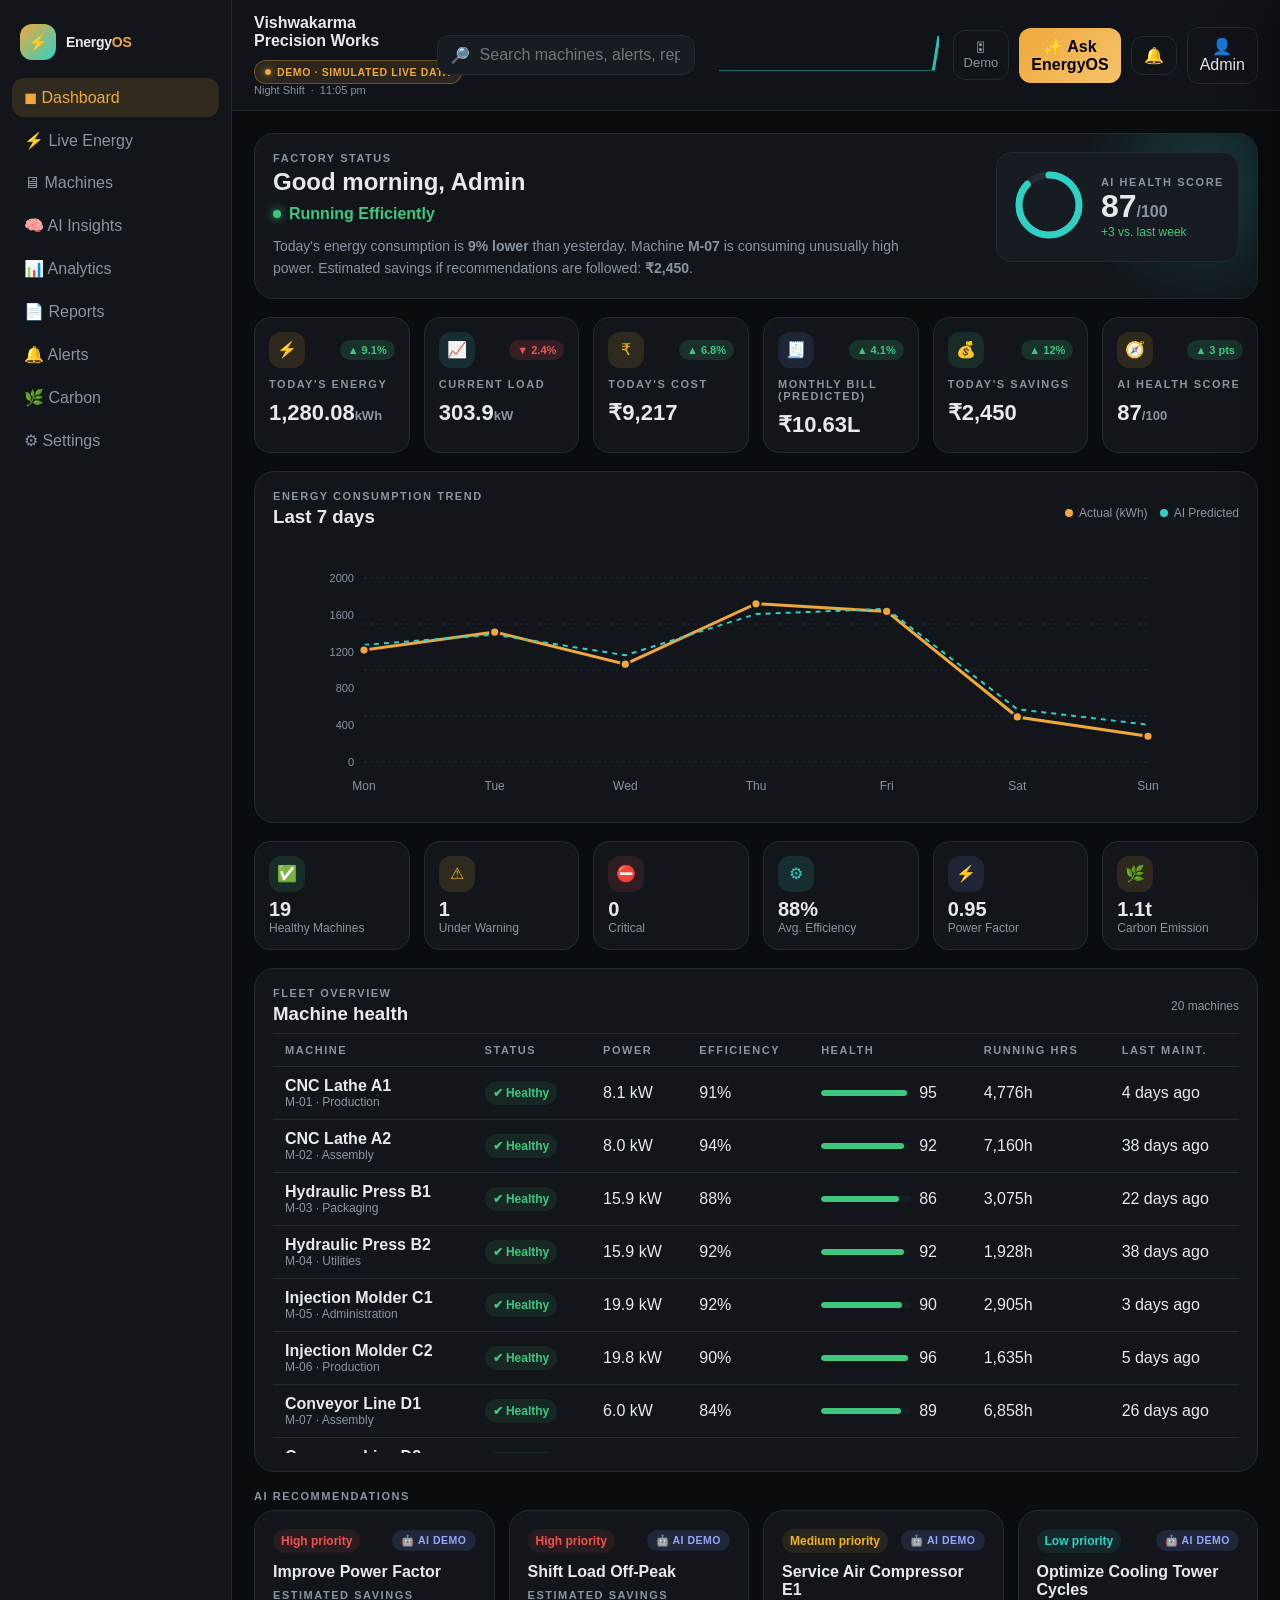
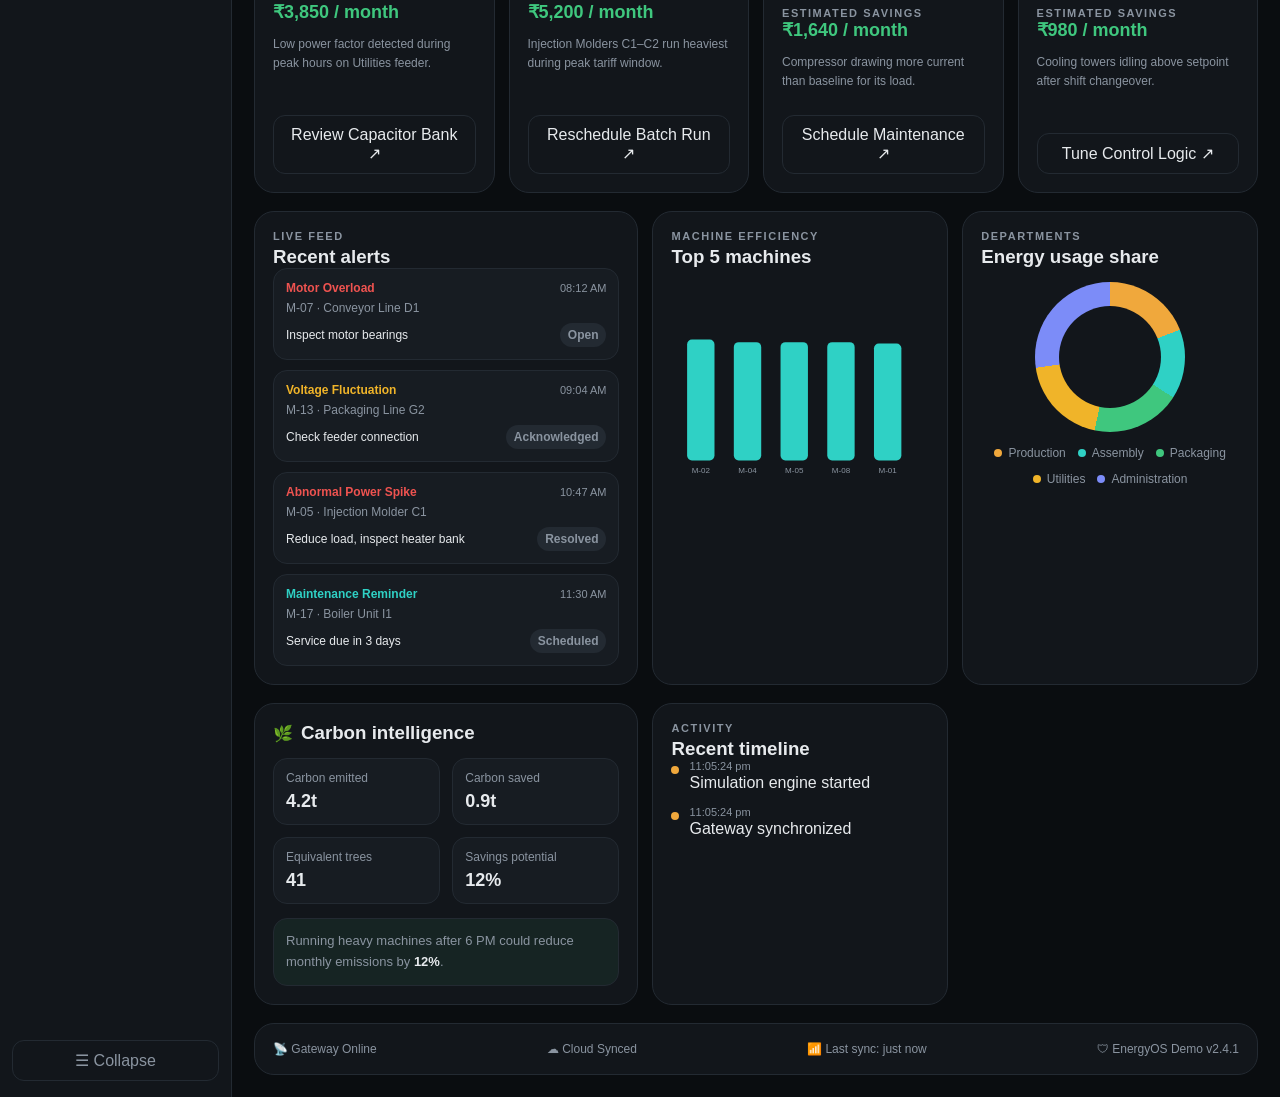
==== commit 9740309e: "Update print statement from 'Hello' to 'Goodbye'" ====
--- a/dashboard.html
+++ b/dashboard.html
@@ -363,6 +363,108 @@
         .hero-row { flex-direction: column; }
         .kpi-grid, .stats-grid, .recommendations, .grid-2 { grid-template-columns: 1fr; }
       }
+
+      /* ===== Live simulation demo additions ===== */
+      .demo-badge {
+        display: inline-flex;
+        align-items: center;
+        gap: 6px;
+        padding: 5px 10px;
+        border-radius: 999px;
+        background: rgba(240, 168, 60, 0.12);
+        border: 1px solid rgba(240, 168, 60, 0.35);
+        color: var(--amber);
+        font-size: 10.5px;
+        font-weight: 800;
+        letter-spacing: 0.06em;
+        white-space: nowrap;
+      }
+      .demo-badge .demo-dot {
+        width: 6px; height: 6px; border-radius: 999px; background: var(--amber);
+        box-shadow: 0 0 8px var(--amber);
+        animation: demoPulse 1.6s ease-in-out infinite;
+      }
+      @keyframes demoPulse { 0%,100% { opacity: 1; } 50% { opacity: 0.35; } }
+      .live-tag {
+        display: inline-flex; align-items: center; gap: 6px;
+        color: var(--green); font-weight: 700; font-size: 12px;
+      }
+      .live-tag .dot { animation: demoPulse 1.4s ease-in-out infinite; }
+      .ai-demo-chip {
+        display: inline-flex; align-items: center; gap: 6px;
+        padding: 4px 9px; border-radius: 999px;
+        background: rgba(124,140,248,0.14); color: #9aa4fb;
+        font-size: 10.5px; font-weight: 800; letter-spacing: 0.05em;
+      }
+
+      /* Toasts */
+      .toast-stack {
+        position: fixed; top: 18px; right: 18px; z-index: 90;
+        display: flex; flex-direction: column; gap: 12px; width: min(360px, calc(100vw - 32px));
+      }
+      .toast {
+        background: linear-gradient(135deg, rgba(23,28,34,0.98), rgba(15,18,22,0.98));
+        border: 1px solid var(--border);
+        border-left: 3px solid var(--amber);
+        border-radius: 14px;
+        padding: 14px 14px 12px;
+        box-shadow: 0 18px 44px rgba(0,0,0,0.45);
+        animation: toastIn 0.35s ease;
+      }
+      .toast.warn { border-left-color: var(--red); }
+      .toast.tip { border-left-color: var(--teal); }
+      .toast.maint { border-left-color: var(--yellow); }
+      @keyframes toastIn { from { transform: translateX(24px); opacity: 0; } to { transform: translateX(0); opacity: 1; } }
+      .toast .t-head { display: flex; justify-content: space-between; align-items: flex-start; gap: 10px; }
+      .toast .t-title { font-weight: 800; font-size: 13.5px; }
+      .toast .t-close { border: 0; background: transparent; color: var(--sub); cursor: pointer; font-size: 14px; line-height: 1; padding: 2px; }
+      .toast .t-body { margin-top: 8px; color: var(--sub); font-size: 12.5px; line-height: 1.55; }
+      .toast .t-metrics { display: grid; grid-template-columns: 1fr 1fr; gap: 8px; margin-top: 10px; }
+      .toast .t-metric { background: var(--panel-2); border: 1px solid var(--border); border-radius: 10px; padding: 8px; }
+      .toast .t-metric .l { font-size: 10px; color: var(--sub); text-transform: uppercase; letter-spacing: 0.08em; }
+      .toast .t-metric .v { font-size: 14px; font-weight: 700; margin-top: 2px; }
+      .toast .t-actions { display: flex; gap: 8px; margin-top: 12px; }
+      .toast .t-actions button { flex: 1; border-radius: 10px; padding: 8px 10px; font-size: 12px; cursor: pointer; }
+      .toast .t-primary { border: 0; background: linear-gradient(135deg, var(--amber), #f5c36a); color: #000; font-weight: 700; }
+      .toast .t-secondary { border: 1px solid var(--border); background: transparent; color: var(--text); }
+
+      /* Demo controls */
+      .demo-controls-btn {
+        border: 1px solid var(--border); background: transparent; color: var(--sub);
+        border-radius: 12px; padding: 9px 10px; cursor: pointer; font-size: 13px;
+      }
+      .demo-controls-panel {
+        position: fixed; bottom: 18px; right: 18px; z-index: 85;
+        background: var(--panel); border: 1px solid var(--border); border-radius: 16px;
+        padding: 14px; width: 230px; box-shadow: 0 18px 44px rgba(0,0,0,0.45);
+        display: none;
+      }
+      .demo-controls-panel.open { display: block; }
+      .demo-controls-panel .dc-row { display: flex; gap: 8px; margin-top: 10px; }
+      .demo-controls-panel button { border: 1px solid var(--border); background: var(--panel-2); color: var(--text); border-radius: 10px; padding: 8px; cursor: pointer; font-size: 12px; flex: 1; }
+      .demo-controls-panel button.active-speed { border-color: var(--amber); color: var(--amber); }
+      .demo-controls-panel .dc-title { font-weight: 700; font-size: 12.5px; display:flex; justify-content:space-between; align-items:center; }
+
+      /* Live chart */
+      .live-chart-wrap { position: relative; }
+      .live-chart-wrap svg { width: 100%; height: 200px; display: block; }
+      .machine-toggle { display: inline-flex; align-items: center; gap: 6px; padding: 5px 10px; border-radius: 999px; border: 1px solid var(--border); background: var(--panel-2); color: var(--sub); font-size: 11.5px; cursor: pointer; }
+      .machine-toggle.on { color: #000; font-weight: 700; }
+
+      /* Ask EnergyOS modal */
+      .ask-modal-backdrop { position: fixed; inset: 0; background: rgba(0,0,0,0.6); z-index: 95; display: none; }
+      .ask-modal-backdrop.open { display: block; }
+      .ask-modal {
+        position: fixed; z-index: 96; left: 50%; top: 50%; transform: translate(-50%, -50%);
+        width: min(520px, calc(100vw - 40px)); max-height: 80vh; overflow-y: auto;
+        background: linear-gradient(135deg, rgba(18,22,27,0.98), rgba(12,15,18,0.97));
+        border: 1px solid var(--border); border-radius: 20px; padding: 20px;
+        box-shadow: 0 24px 80px rgba(0,0,0,0.5); display: none;
+      }
+      .ask-modal.open { display: block; }
+      .ask-q-btn { display: block; width: 100%; text-align: left; border: 1px solid var(--border); background: var(--panel-2); color: var(--text); border-radius: 12px; padding: 10px 12px; margin-top: 8px; cursor: pointer; font-size: 13px; }
+      .ask-q-btn:hover { border-color: var(--teal); }
+      .ask-response { margin-top: 14px; padding: 14px; border-radius: 14px; background: rgba(47,209,197,0.08); border: 1px solid rgba(47,209,197,0.25); font-size: 13px; line-height: 1.6; display: none; }
     </style>
   </head>
   <body>
@@ -391,7 +493,10 @@
       <div class="main">
         <header class="header">
           <div class="title-block">
-            <div class="title">Vishwakarma Precision Works</div>
+            <div class="title" style="display:flex;align-items:center;gap:10px;flex-wrap:wrap;">
+              Vishwakarma Precision Works
+              <span class="demo-badge"><span class="demo-dot"></span>DEMO · SIMULATED LIVE DATA</span>
+            </div>
             <div class="sub"><span id="shiftLabel">Morning Shift</span> · <span id="clockLabel">--:--</span></div>
           </div>
           <button class="menu-btn" id="mobileMenuBtn">☰</button>
@@ -405,8 +510,9 @@
             </svg>
           </div>
           <div class="top-actions">
+            <button class="demo-controls-btn" id="demoControlsBtn">🎛 Demo</button>
             <button class="btn-primary" id="askEnergyBtn">✨ Ask EnergyOS</button>
-            <button class="btn-lite" id="notificationBtn">🔔</button>
+            <button class="btn-lite" id="notificationBtn" style="position:relative;">🔔<span id="notifBadge" style="display:none;position:absolute;top:-4px;right:-4px;background:var(--red);color:#fff;font-size:10px;font-weight:800;border-radius:999px;padding:1px 5px;line-height:1.4;">0</span></button>
             <button class="btn-lite">👤 Admin</button>
           </div>
         </header>
@@ -553,9 +659,17 @@
         <div class="page-view" id="view-Live Energy">
           <div class="wrap">
             <section class="card hero">
-              <div class="eyebrow">Live Energy</div>
-              <h2 style="margin:8px 0 6px;">Engineer operations dashboard</h2>
-              <p class="hero-note">Realtime metrics for the main meter and each machine. All values refresh live every few seconds.</p>
+              <div style="display:flex;justify-content:space-between;align-items:flex-start;gap:12px;flex-wrap:wrap;">
+                <div>
+                  <div class="eyebrow">Live Energy</div>
+                  <h2 style="margin:8px 0 6px;">Engineer operations dashboard</h2>
+                  <p class="hero-note">Realtime metrics for the main meter and each machine. All values refresh live every second.</p>
+                </div>
+                <div style="text-align:right;">
+                  <div class="live-tag"><span class="dot" style="width:8px;height:8px;border-radius:999px;background:var(--green);box-shadow:0 0 10px var(--green);display:inline-block;"></span> LIVE DATA</div>
+                  <div style="color:var(--sub);font-size:12px;margin-top:4px;" id="liveUpdatedLabel">Updated just now</div>
+                </div>
+              </div>
             </section>
             <section class="card">
               <div class="grid-2" style="gap:14px;">
@@ -575,6 +689,26 @@
                 </div>
               </div>
             </section>
+            <section class="card">
+              <div style="display:flex;justify-content:space-between;align-items:center;gap:12px;flex-wrap:wrap;">
+                <div>
+                  <div class="eyebrow">Real-Time Factory Power</div>
+                  <h3 style="margin:4px 0 0;">Last 60 seconds</h3>
+                </div>
+                <span style="color:var(--sub);font-size:12px;">kW</span>
+              </div>
+              <div class="live-chart-wrap" id="livePowerChart" style="margin-top:10px;"></div>
+            </section>
+            <section class="card">
+              <div style="display:flex;justify-content:space-between;align-items:center;gap:12px;flex-wrap:wrap;">
+                <div>
+                  <div class="eyebrow">Machine Comparison</div>
+                  <h3 style="margin:4px 0 0;">Live power by machine</h3>
+                </div>
+                <div id="machineToggleRow" style="display:flex;gap:8px;flex-wrap:wrap;"></div>
+              </div>
+              <div class="live-chart-wrap" id="machineCompareChart" style="margin-top:10px;"></div>
+            </section>
           </div>
         </div>
 
@@ -600,9 +734,14 @@
         <div class="page-view" id="view-AI Insights">
           <div class="wrap">
             <section class="card">
-              <div class="eyebrow">AI Insights</div>
-              <h2 style="margin:8px 0 6px;">AI-driven energy decisions</h2>
-              <p class="hero-note">Every recommendation here is generated by the AI engine. No raw sensor details, only actions and predictions.</p>
+              <div style="display:flex;justify-content:space-between;align-items:flex-start;gap:12px;flex-wrap:wrap;">
+                <div>
+                  <div class="eyebrow">AI Insights</div>
+                  <h2 style="margin:8px 0 6px;">AI-driven energy decisions</h2>
+                  <p class="hero-note">Every recommendation here is generated by the simulated AI engine from live factory telemetry. No raw sensor details, only actions and predictions.</p>
+                </div>
+                <span class="ai-demo-chip">🤖 AI Engine Demo</span>
+              </div>
             </section>
             <div class="grid-2" style="gap:14px;">
               <div class="card">
@@ -647,6 +786,7 @@
             <section class="card">
               <div class="eyebrow">Reports</div>
               <h2 style="margin:8px 0 6px;">Downloadable reports</h2>
+              <p class="hero-note">These are demo/simulated energy reports generated from the live simulation. No backend or database is involved.</p>
               <div class="alerts" id="reportsList"></div>
             </section>
           </div>
@@ -692,6 +832,12 @@
                 <div class="alert-item">AI auto-actions disabled</div>
                 <div class="alert-item">Dark mode active</div>
               </div>
+            </section>
+            <section class="card">
+              <div class="eyebrow">Demo</div>
+              <h3 style="margin:8px 0 6px;">Simulation</h3>
+              <p class="hero-note" style="margin-top:0;">Restart the live simulation from a clean baseline state — useful between presentation run-throughs.</p>
+              <button class="btn-lite" id="settingsResetDemo">↻ Reset Demo</button>
             </section>
           </div>
         </div>
@@ -739,6 +885,36 @@
       <button class="action-btn">🛠 Schedule Maintenance</button>
     </div>
 
+    <div class="toast-stack" id="toastStack"></div>
+
+    <div class="demo-controls-panel" id="demoControlsPanel">
+      <div class="dc-title"><span>Demo Controls</span><span id="dcElapsed" style="color:var(--sub);font-weight:400;">0:00</span></div>
+      <div class="dc-row">
+        <button id="dcPlayPause">⏸ Pause</button>
+        <button id="dcReset">↻ Reset</button>
+      </div>
+      <div class="dc-row">
+        <button id="dcSpeed1" class="active-speed">1x</button>
+        <button id="dcSpeed2">2x</button>
+      </div>
+      <div style="margin-top:10px;font-size:11px;color:var(--sub);line-height:1.5;">Alert @30s · Recommendation @60s · Maintenance @120s</div>
+    </div>
+
+    <div class="ask-modal-backdrop" id="askModalBackdrop"></div>
+    <div class="ask-modal" id="askModal">
+      <div style="display:flex;justify-content:space-between;align-items:flex-start;gap:10px;">
+        <div>
+          <div class="eyebrow">EnergyOS Assistant</div>
+          <h3 style="margin:6px 0 0;">✨ Ask EnergyOS</h3>
+        </div>
+        <button class="btn-lite" id="askModalClose">✕</button>
+      </div>
+      <p style="color:var(--sub);font-size:13px;line-height:1.6;margin-top:10px;">Ask a question about current plant performance. Responses are generated locally by simulated AI rules.</p>
+      <div id="askQuestions"></div>
+      <div class="ask-response" id="askResponse"></div>
+      <div class="ai-demo-chip" style="margin-top:14px;">🤖 AI Demo Response</div>
+    </div>
+
     <div class="feature-backdrop" id="featureBackdrop"></div>
     <div class="feature-screen" id="featureScreen">
       <div class="screen-header">
@@ -771,26 +947,786 @@
       const MACHINE_NAMES = [
         'CNC Lathe A1','CNC Lathe A2','Hydraulic Press B1','Hydraulic Press B2','Injection Molder C1','Injection Molder C2','Conveyor Line D1','Conveyor Line D2','Air Compressor E1','Air Compressor E2','Robotic Welder F1','Robotic Welder F2','Packaging Line G1','Packaging Line G2','Cooling Tower H1','Cooling Tower H2','Boiler Unit I1','Chiller Unit J1','Paint Booth K1','Extruder L1'
       ];
+      // Realistic per-type baseline power ranges (kW)
+      const TYPE_RANGES = [
+        { match: /CNC Lathe/, min: 6, max: 10 },
+        { match: /Hydraulic Press/, min: 12, max: 20 },
+        { match: /Injection Molder/, min: 15, max: 25 },
+        { match: /Conveyor/, min: 4, max: 8 },
+        { match: /Air Compressor/, min: 18, max: 30 },
+        { match: /Robotic Welder/, min: 8, max: 15 },
+        { match: /Packaging/, min: 5, max: 10 },
+        { match: /Cooling Tower/, min: 12, max: 22 },
+        { match: /Boiler/, min: 14, max: 24 },
+        { match: /Chiller/, min: 20, max: 35 },
+        { match: /Paint Booth/, min: 7, max: 13 },
+        { match: /Extruder/, min: 16, max: 24 }
+      ];
+      function rangeFor(name) {
+        const found = TYPE_RANGES.find((t) => t.match.test(name));
+        return found || { min: 6, max: 14 };
+      }
       function seededRandom(seed) { let s = seed; return () => { s = (s * 9301 + 49297) % 233280; return s / 233280; }; }
       const rnd = seededRandom(42);
-      const machines = MACHINE_NAMES.map((name, i) => {
-        const health = Math.round(40 + rnd() * 60);
-        const status = health > 75 ? 'healthy' : health > 50 ? 'warning' : 'critical';
-        return {
-          id: `M-${String(i + 1).padStart(2, '0')}`,
-          name,
-          dept: DEPARTMENTS[i % DEPARTMENTS.length],
-          status,
-          power: +(3 + rnd() * 22).toFixed(1),
-          efficiency: Math.round(55 + rnd() * 40),
-          health,
-          hours: Math.round(1200 + rnd() * 6000),
-          lastMaint: `${Math.round(2 + rnd() * 40)} days ago`
-        };
-      });
-      const healthy = machines.filter((m) => m.status === 'healthy').length;
-      const warning = machines.filter((m) => m.status === 'warning').length;
-      const critical = machines.filter((m) => m.status === 'critical').length;
+      const clamp = (v, min, max) => Math.max(min, Math.min(max, v));
+      const statusMeta = {
+        healthy: { label: 'Healthy', color: COLORS.green },
+        warning: { label: 'Warning', color: COLORS.yellow },
+        critical: { label: 'Critical', color: COLORS.red }
+      };
+      const runStatusMeta = {
+        running: { label: 'Running', color: COLORS.green, dot: '●' },
+        idle: { label: 'Idle', color: COLORS.sub, dot: '●' },
+        warning: { label: 'Warning', color: COLORS.yellow, dot: '⚠' }
+      };
+
+      // ======================================================================
+      // SIMULATION STATE — single source of truth for the entire dashboard
+      // ======================================================================
+      const TARIFF_NORMAL = 7.20;
+      const TARIFF_PEAK = 9.00;
+      const AUX_LOAD_BASE = 15;
+
+      function buildInitialMachines() {
+        return MACHINE_NAMES.map((name, i) => {
+          const range = rangeFor(name);
+          const mid = (range.min + range.max) / 2;
+          const id = `M-${String(i + 1).padStart(2, '0')}`;
+          // one predefined idle machine, one predefined "will become warning" machine (M-07)
+          let runStatus = 'running';
+          if (id === 'M-14') runStatus = 'idle';
+          const health = Math.round(84 + rnd() * 12);
+          return {
+            id,
+            name,
+            dept: DEPARTMENTS[i % DEPARTMENTS.length],
+            min: range.min,
+            max: range.max,
+            baseline: +mid.toFixed(1),
+            power: +mid.toFixed(1),
+            voltage: 415 + (rnd() * 4 - 2),
+            current: 0,
+            pf: +(0.9 + rnd() * 0.06).toFixed(2),
+            energy: +(40 + rnd() * 60).toFixed(2),
+            temperature: +(52 + rnd() * 14).toFixed(1),
+            efficiency: Math.round(82 + rnd() * 13),
+            health,
+            runningHours: Math.round(1200 + rnd() * 6000),
+            lastMaintenance: `${Math.round(2 + rnd() * 40)} days ago`,
+            runStatus,
+            anomaly: id === 'M-07'
+          };
+        });
+      }
+
+      const simulation = {
+        running: true,
+        speed: 1,
+        elapsedSeconds: 0,
+        factory: {
+          voltage: 415.0,
+          frequency: 50.0,
+          pf: 0.95,
+          power: 182,
+          current: 0,
+          energyKwh: 1280.0,
+          peakDemand: 182,
+          cost: 11500,
+          monthlyBill: 268000,
+          savingsToday: 2450,
+          auxLoad: AUX_LOAD_BASE
+        },
+        machines: buildInitialMachines(),
+        ai: { healthScore: 87, status: 'Running Efficiently' },
+        carbon: { emitted: 2.1, saved: 0.7, trees: 35 },
+        powerHistory: Array.from({ length: 60 }, () => 182),
+        machineSeries: {}, // id -> array of last 60 power values
+        notifications: 0,
+        popups: { alert1: false, reco2: false, insight3: false },
+        alerts: [
+          { time: '08:12 AM', machine: 'M-07 · Conveyor Line D1', type: 'Motor Overload', priority: 'critical', action: 'Inspect motor bearings', status: 'Open' },
+          { time: '09:04 AM', machine: 'M-13 · Packaging Line G2', type: 'Voltage Fluctuation', priority: 'warning', action: 'Check feeder connection', status: 'Acknowledged' },
+          { time: '10:47 AM', machine: 'M-05 · Injection Molder C1', type: 'Abnormal Power Spike', priority: 'critical', action: 'Reduce load, inspect heater bank', status: 'Resolved' },
+          { time: '11:30 AM', machine: 'M-17 · Boiler Unit I1', type: 'Maintenance Reminder', priority: 'info', action: 'Service due in 3 days', status: 'Scheduled' }
+        ],
+        timeline: [
+          { time: nowLabel(), text: 'Simulation engine started' },
+          { time: nowLabel(), text: 'Gateway synchronized' }
+        ],
+        recommendations: [
+          { priority: 'High', title: 'Improve Power Factor', savings: '₹3,850 / month', reason: 'Low power factor detected during peak hours on Utilities feeder.', action: 'Review Capacitor Bank' },
+          { priority: 'High', title: 'Shift Load Off-Peak', savings: '₹5,200 / month', reason: 'Injection Molders C1–C2 run heaviest during peak tariff window.', action: 'Reschedule Batch Run' },
+          { priority: 'Medium', title: 'Service Air Compressor E1', savings: '₹1,640 / month', reason: 'Compressor drawing more current than baseline for its load.', action: 'Schedule Maintenance' },
+          { priority: 'Low', title: 'Optimize Cooling Tower Cycles', savings: '₹980 / month', reason: 'Cooling towers idling above setpoint after shift changeover.', action: 'Tune Control Logic' }
+        ]
+      };
+      simulation.machines.forEach((m) => { simulation.machineSeries[m.id] = Array.from({ length: 60 }, () => m.power); });
+
+      function nowLabel() {
+        return new Date().toLocaleTimeString('en-IN', { hour: '2-digit', minute: '2-digit', second: '2-digit' });
+      }
+      function currentTariff() {
+        const hour = new Date().getHours();
+        return (hour >= 9 && hour < 21) ? TARIFF_PEAK : TARIFF_NORMAL;
+      }
+      function threePhaseCurrent(powerKw, voltage, pf) {
+        return (powerKw * 1000) / (Math.sqrt(3) * voltage * pf);
+      }
+      function walk(value, min, max, step) {
+        const next = value + (rnd() - 0.5) * step;
+        return clamp(next, min, max);
+      }
+
+      // ======================================================================
+      // CORE TICK — advances the simulation by `dt` simulated seconds
+      // ======================================================================
+      function updateSimulation(dt) {
+        const s = simulation;
+        s.elapsedSeconds += dt;
+
+        // --- factory electrical baseline ---
+        s.factory.voltage = walk(s.factory.voltage, 411, 419, 0.6);
+        s.factory.frequency = walk(s.factory.frequency, 49.8, 50.2, 0.05);
+        s.factory.pf = walk(s.factory.pf, 0.90, 0.97, 0.01);
+        s.factory.auxLoad = walk(s.factory.auxLoad, 12, 19, 0.6);
+
+        // --- machines ---
+        let machinePowerTotal = 0;
+        s.machines.forEach((m) => {
+          if (m.runStatus === 'idle') {
+            m.power = walk(m.power, m.min * 0.15, m.min * 0.35, 0.15);
+          } else if (m.id === 'M-07' && s.elapsedSeconds >= 30) {
+            // Demo anomaly: gradual ramp from baseline (~7.4) up to ~8.7kW then hold w/ noise
+            const rampSeconds = clamp(s.elapsedSeconds - 30, 0, 8);
+            const target = m.baseline + (rampSeconds / 8) * (m.baseline * 0.18);
+            m.power = walk(target, target - 0.15, target + 0.15, 0.12);
+            m.runStatus = 'warning';
+          } else {
+            m.power = walk(m.power, m.min, m.max, (m.max - m.min) * 0.05);
+          }
+          m.voltage = walk(m.voltage, 411, 419, 0.5);
+          m.pf = walk(m.pf, 0.88, 0.97, 0.01);
+          m.current = threePhaseCurrent(m.power, m.voltage, m.pf);
+          m.energy += (m.power / 3600) * dt;
+          m.temperature = walk(m.temperature, 42, m.id === 'M-07' ? 88 : 82, 0.5);
+          m.efficiency = Math.round(walk(m.efficiency, 68, 97, 0.6));
+          m.health = clamp(m.health + (rnd() - 0.51) * 0.3, m.id === 'M-07' ? 60 : 70, 98);
+          m.runningHours += dt / 3600;
+          if (m.runStatus !== 'idle') machinePowerTotal += m.power;
+
+          const series = s.machineSeries[m.id];
+          series.push(+m.power.toFixed(2));
+          if (series.length > 60) series.shift();
+        });
+
+        s.factory.power = machinePowerTotal + s.factory.auxLoad;
+        s.factory.current = threePhaseCurrent(s.factory.power, s.factory.voltage, s.factory.pf);
+        s.factory.energyKwh += (s.factory.power / 3600) * dt;
+        s.factory.peakDemand = Math.max(s.factory.peakDemand, +s.factory.power.toFixed(1));
+
+        const tariff = currentTariff();
+        s.factory.cost = s.factory.energyKwh * tariff;
+
+        // Monthly bill prediction: smoothed EMA toward a value derived from today's run-rate
+        const hoursElapsed = Math.max(s.elapsedSeconds / 3600, 0.05);
+        const dailyRate = (s.factory.energyKwh / hoursElapsed) * 24;
+        const projectedMonthly = dailyRate * tariff * 30;
+        const anchoredMonthly = 268000 * 0.4 + projectedMonthly * 0.6; // keep it near the plausible baseline
+        s.factory.monthlyBill = s.factory.monthlyBill + (anchoredMonthly - s.factory.monthlyBill) * 0.01;
+
+        s.factory.savingsToday = walk(s.factory.savingsToday, 2200, 2700, 15);
+
+        // --- AI health score: drifts slowly, dips a little while M-07 anomaly active ---
+        const anomalyActive = s.machines.find((m) => m.id === 'M-07').runStatus === 'warning';
+        const targetHealth = anomalyActive ? 83 : 89;
+        s.ai.healthScore = clamp(s.ai.healthScore + (targetHealth - s.ai.healthScore) * 0.01 + (rnd() - 0.5) * 0.15, 74, 96);
+        s.ai.status = s.ai.healthScore < 78 ? 'Energy Risk Detected' : (anomalyActive ? 'Attention Required' : 'Running Efficiently');
+
+        // --- carbon (correlates with energy consumption) ---
+        s.carbon.emitted = +(s.factory.energyKwh * 0.00082).toFixed(2); // tons, ~0.82 kg CO2/kWh grid factor
+        s.carbon.saved = +(s.carbon.saved + dt * 0.00002).toFixed(3);
+        s.carbon.trees = Math.round(s.carbon.saved * 47);
+
+        // --- rolling live power chart history ---
+        s.powerHistory.push(+s.factory.power.toFixed(1));
+        if (s.powerHistory.length > 60) s.powerHistory.shift();
+
+        // --- periodic timeline chatter ---
+        if (Math.floor(s.elapsedSeconds) % 7 === 0 && dt > 0) {
+          maybeAddTimelineEvent();
+        }
+
+        // --- scripted demo popup sequence ---
+        checkDemoSequence();
+
+        renderLive();
+      }
+
+      function maybeAddTimelineEvent() {
+        const pool = [
+          'Factory telemetry updated',
+          `Machine ${randomMachine().id} load adjusted`,
+          'Gateway synchronized',
+          'Energy pattern analyzed',
+          'Power factor recalibrated',
+          'Cloud sync completed'
+        ];
+        addTimeline(pool[Math.floor(rnd() * pool.length)]);
+      }
+      function randomMachine() { return simulation.machines[Math.floor(rnd() * simulation.machines.length)]; }
+      function addTimeline(text) {
+        simulation.timeline.unshift({ time: nowLabel(), text });
+        simulation.timeline = simulation.timeline.slice(0, 8);
+      }
+
+      // ======================================================================
+      // SCRIPTED DEMO POPUP SEQUENCE (30s / 60s / 120s)
+      // ======================================================================
+      function checkDemoSequence() {
+        const s = simulation;
+        if (!s.popups.alert1 && s.elapsedSeconds >= 30) {
+          s.popups.alert1 = true;
+          const m07 = s.machines.find((m) => m.id === 'M-07');
+          const current = m07.power.toFixed(1);
+          showToast({
+            kind: 'warn',
+            icon: '⚠',
+            title: 'Energy Anomaly Detected',
+            subtitle: 'M-07 · Conveyor Line D1',
+            body: 'Power consumption is approximately 18% above its recent operating baseline.',
+            metrics: [
+              { l: 'Current Power', v: `${current} kW` },
+              { l: 'Normal Baseline', v: `${m07.baseline.toFixed(1)} kW` }
+            ],
+            note: 'Potential cause: Increased mechanical load or developing motor/bearing resistance.',
+            action: 'Inspect the conveyor motor and bearing condition.',
+            primaryLabel: 'View Insight',
+            onPrimary: () => setActiveView('AI Insights')
+          });
+          addAlert({ time: nowLabel(), machine: 'M-07 · Conveyor Line D1', type: 'Motor Load Anomaly', priority: 'warning', action: 'Inspect the conveyor motor and bearing condition.', status: 'Open', fresh: true });
+          addTimeline('M-07 abnormal load detected');
+          addTimeline('AI recommendation generated');
+        }
+        if (!s.popups.reco2 && s.elapsedSeconds >= 60) {
+          s.popups.reco2 = true;
+          showToast({
+            kind: 'tip',
+            icon: '💡',
+            title: 'Energy Saving Recommendation',
+            subtitle: 'Peak-hour load shifting',
+            body: 'Machine 04 and Machine 05 are contributing strongly to peak-hour demand. Shifting a portion of their heavy-load operation outside the peak tariff window could reduce avoidable electricity cost.',
+            metrics: [{ l: 'Estimated Saving', v: '₹4,800/mo' }],
+            action: 'Shift selected batch operations to an off-peak period.',
+            primaryLabel: 'View Recommendation',
+            onPrimary: () => setActiveView('AI Insights')
+          });
+          simulation.recommendations.unshift({ priority: 'High', title: 'Shift Peak-Hour Batch Load', savings: '₹4,800 / month', reason: 'Machine 04 and Machine 05 are contributing strongly to peak-hour demand.', action: 'Reschedule Batch Run' });
+          addTimeline('Energy-saving recommendation generated');
+        }
+        if (!s.popups.insight3 && s.elapsedSeconds >= 120) {
+          s.popups.insight3 = true;
+          showToast({
+            kind: 'maint',
+            icon: '🛠',
+            title: 'Preventive Maintenance Insight',
+            subtitle: 'Air Compressor E1',
+            body: 'The compressor is drawing approximately 13–15% more power than expected for its current load.',
+            metrics: [{ l: 'Estimated Saving', v: '₹1,600/mo' }],
+            note: 'Possible reason: Filter restriction, leakage or reduced compressor efficiency.',
+            action: 'Inspect air filter, pressure leakage and compressor condition during the next maintenance window.',
+            primaryLabel: 'View Insight',
+            onPrimary: () => setActiveView('AI Insights')
+          });
+          addAlert({ time: nowLabel(), machine: 'M-09 · Air Compressor E1', type: 'Preventive Maintenance', priority: 'info', action: 'Inspect air filter and pressure leakage.', status: 'Open', fresh: true });
+          addTimeline('Preventive maintenance insight generated');
+        }
+      }
+      function addAlert(alert) {
+        simulation.alerts.unshift(alert);
+        simulation.notifications += 1;
+        renderNotifBadge();
+      }
+
+      // ======================================================================
+      // TOASTS
+      // ======================================================================
+      function showToast({ kind, icon, title, subtitle, body, metrics = [], note, action, primaryLabel = 'View Details', onPrimary }) {
+        const stack = document.getElementById('toastStack');
+        const el = document.createElement('div');
+        el.className = `toast ${kind}`;
+        el.innerHTML = `
+          <div class="t-head">
+            <div class="t-title">${icon} ${title}</div>
+            <button class="t-close">✕</button>
+          </div>
+          ${subtitle ? `<div style="margin-top:4px;color:var(--sub);font-size:11.5px;font-weight:700;">${subtitle}</div>` : ''}
+          <div class="t-body">${body}</div>
+          ${metrics.length ? `<div class="t-metrics">${metrics.map((m) => `<div class="t-metric"><div class="l">${m.l}</div><div class="v">${m.v}</div></div>`).join('')}</div>` : ''}
+          ${note ? `<div class="t-body" style="margin-top:8px;">${note}</div>` : ''}
+          ${action ? `<div class="t-body" style="margin-top:8px;"><strong style="color:var(--text);">Recommended:</strong> ${action}</div>` : ''}
+          <div class="t-actions">
+            <button class="t-primary">${primaryLabel}</button>
+            <button class="t-secondary">Dismiss</button>
+          </div>
+        `;
+        stack.appendChild(el);
+        const remove = () => { el.style.transition = 'opacity 0.25s ease'; el.style.opacity = '0'; setTimeout(() => el.remove(), 250); };
+        el.querySelector('.t-close').addEventListener('click', remove);
+        el.querySelector('.t-secondary').addEventListener('click', remove);
+        el.querySelector('.t-primary').addEventListener('click', () => { if (onPrimary) onPrimary(); remove(); });
+        const timer = setTimeout(remove, 10000);
+        el.addEventListener('mouseenter', () => clearTimeout(timer));
+      }
+
+      // ======================================================================
+      // RENDERING — targeted DOM updates each tick (no full page rebuild)
+      // ======================================================================
+      function fmtKwh(v) { return v.toLocaleString('en-IN', { minimumFractionDigits: 2, maximumFractionDigits: 2 }); }
+      function fmtInr(v) { return `₹${Math.round(v).toLocaleString('en-IN')}`; }
+      function fmtLakh(v) { return `₹${(v / 100000).toFixed(2)}L`; }
+
+      function renderLive() {
+        renderMeterAndKpis();
+        renderMachineTableLive();
+        renderLiveEnergyPageLive();
+        renderMachineProfilesLive();
+        renderAIInsightsLive();
+        renderCarbonLive();
+        renderHeroStatus();
+        renderTimeline();
+        renderAlerts();
+        renderSecondaryAlerts();
+        renderLivePowerChart();
+        renderMachineCompareChart();
+        renderFooterLive();
+      }
+
+      function renderMeterAndKpis() {
+        const f = simulation.factory;
+        const set = (id, text) => { const el = document.getElementById(id); if (el) el.textContent = text; };
+        set('mainMeterVoltage', `Voltage ${f.voltage.toFixed(1)} V`);
+        set('mainMeterCurrent', `Current ${f.current.toFixed(0)} A`);
+        set('mainMeterPower', `Power ${f.power.toFixed(1)} kW`);
+        set('mainMeterPF', `Power Factor ${f.pf.toFixed(2)}`);
+        set('mainMeterFreq', `Frequency ${f.frequency.toFixed(1)} Hz`);
+        set('mainMeterKwh', `Today's kWh ${fmtKwh(f.energyKwh)}`);
+        set('mainMeterPeak', `Peak Demand ${f.peakDemand.toFixed(1)} kW`);
+
+        const kpiRoot = document.getElementById('kpiGrid');
+        if (kpiRoot && !kpiRoot.dataset.built) buildKpiSkeleton();
+        setKpiValue('kpi-energy', `${fmtKwh(f.energyKwh)}`, 'kWh');
+        setKpiValue('kpi-load', `${f.power.toFixed(1)}`, 'kW');
+        setKpiValue('kpi-cost', fmtInr(f.cost), '');
+        setKpiValue('kpi-bill', fmtLakh(f.monthlyBill), '');
+        setKpiValue('kpi-savings', fmtInr(f.savingsToday), '');
+        setKpiValue('kpi-health', `${Math.round(simulation.ai.healthScore)}`, '/100');
+      }
+      function setKpiValue(id, value, suffix) {
+        const valEl = document.getElementById(id);
+        if (valEl) valEl.innerHTML = `${value}<span class="suffix">${suffix}</span>`;
+      }
+      function buildKpiSkeleton() {
+        const kpis = [
+          { id: 'kpi-energy', label: "Today's Energy", icon: '⚡', color: COLORS.amber, delta: '9.1%', positive: true },
+          { id: 'kpi-load', label: 'Current Load', icon: '📈', color: COLORS.teal, delta: '2.4%', positive: false },
+          { id: 'kpi-cost', label: "Today's Cost", icon: '₹', color: COLORS.yellow, delta: '6.8%', positive: true },
+          { id: 'kpi-bill', label: 'Monthly Bill (Predicted)', icon: '🧾', color: '#7C8CF8', delta: '4.1%', positive: true },
+          { id: 'kpi-savings', label: "Today's Savings", icon: '💰', color: COLORS.green, delta: '12%', positive: true },
+          { id: 'kpi-health', label: 'AI Health Score', icon: '🧭', color: COLORS.amber, delta: '3 pts', positive: true }
+        ];
+        const g = document.getElementById('kpiGrid');
+        g.dataset.built = '1';
+        g.innerHTML = kpis.map((k) => `
+          <div class="kpi" data-title="${k.label}" data-detail="${k.label} is showing a live snapshot of today's operational performance.">
+            <div class="kpi-top">
+              <div class="icon-badge" style="background:${k.color}20;color:${k.color}">${k.icon}</div>
+              <div class="delta ${k.positive ? 'positive' : 'negative'}">${k.positive ? '▲' : '▼'} ${k.delta}</div>
+            </div>
+            <div class="eyebrow" style="margin-top:10px;">${k.label}</div>
+            <div class="value" id="${k.id}"></div>
+          </div>
+        `).join('');
+        setupInteractiveElements();
+      }
+
+      function renderMachineTableLive() {
+        const body = document.getElementById('machineTableBody');
+        const countEl = document.getElementById('machineCount');
+        if (!body) return;
+        const query = (document.getElementById('searchInput')?.value || '').toLowerCase();
+        const filtered = simulation.machines.filter((m) => !query || m.name.toLowerCase().includes(query) || m.id.toLowerCase().includes(query));
+        if (countEl) countEl.textContent = `${filtered.length} machines`;
+        body.innerHTML = filtered.map((m) => {
+          const derivedStatus = m.runStatus === 'warning' ? 'warning' : (m.health < 70 ? 'critical' : m.health < 85 ? 'warning' : 'healthy');
+          const meta = statusMeta[derivedStatus];
+          return `
+            <tr data-id="${m.id}">
+              <td>
+                <div style="font-weight:700">${m.name}</div>
+                <div style="font-size:12px;color:var(--sub)">${m.id} · ${m.dept}</div>
+              </td>
+              <td><span class="status-badge" style="background:${meta.color}18;color:${meta.color}">${derivedStatus === 'healthy' ? '✔' : derivedStatus === 'warning' ? '⚠' : '⛔'} ${meta.label}</span></td>
+              <td>${m.power.toFixed(1)} kW</td>
+              <td>${m.efficiency}%</td>
+              <td>
+                <div style="display:flex;align-items:center;gap:8px;">
+                  <div class="health-bar"><div style="width:${Math.round(m.health)}%;background:${meta.color}"></div></div>
+                  <span>${Math.round(m.health)}</span>
+                </div>
+              </td>
+              <td>${Math.round(m.runningHours).toLocaleString()}h</td>
+              <td>${m.lastMaintenance}</td>
+            </tr>
+          `;
+        }).join('');
+        body.querySelectorAll('tr').forEach((row) => row.addEventListener('click', () => openPanel(filtered.find((m) => m.id === row.dataset.id))));
+
+        const healthyCount = simulation.machines.filter((m) => m.runStatus !== 'warning' && m.health >= 85).length;
+        const warningCount = simulation.machines.filter((m) => m.runStatus === 'warning' || (m.health >= 70 && m.health < 85)).length;
+        const criticalCount = simulation.machines.filter((m) => m.health < 70).length;
+        const statsGrid = document.getElementById('statsGrid');
+        if (statsGrid) {
+          if (!statsGrid.dataset.built) {
+            statsGrid.dataset.built = '1';
+            const stats = [
+              { icon: '✅', id: 'stat-healthy', label: 'Healthy Machines', color: COLORS.green },
+              { icon: '⚠', id: 'stat-warning', label: 'Under Warning', color: COLORS.yellow },
+              { icon: '⛔', id: 'stat-critical', label: 'Critical', color: COLORS.red },
+              { icon: '⚙', id: 'stat-eff', label: 'Avg. Efficiency', color: COLORS.teal },
+              { icon: '⚡', id: 'stat-pf', label: 'Power Factor', color: '#7C8CF8' },
+              { icon: '🌿', id: 'stat-carbon', label: 'Carbon Emission', color: COLORS.amber }
+            ];
+            statsGrid.innerHTML = stats.map((s) => `
+              <div class="stat" data-title="${s.label}" data-detail="${s.label} highlights the current health of your energy operations.">
+                <div class="icon-badge" style="background:${s.color}20;color:${s.color}">${s.icon}</div>
+                <div class="value" id="${s.id}"></div>
+                <div style="color:var(--sub);font-size:12px;">${s.label}</div>
+              </div>
+            `).join('');
+            setupInteractiveElements();
+          }
+          document.getElementById('stat-healthy').textContent = healthyCount;
+          document.getElementById('stat-warning').textContent = warningCount;
+          document.getElementById('stat-critical').textContent = criticalCount;
+          const avgEff = Math.round(simulation.machines.reduce((s, m) => s + m.efficiency, 0) / simulation.machines.length);
+          document.getElementById('stat-eff').textContent = `${avgEff}%`;
+          document.getElementById('stat-pf').textContent = simulation.factory.pf.toFixed(2);
+          document.getElementById('stat-carbon').textContent = `${simulation.carbon.emitted.toFixed(1)}t`;
+        }
+        document.getElementById('machinesHealthyValue') && (document.getElementById('machinesHealthyValue').textContent = healthyCount);
+        document.getElementById('machinesCriticalValue') && (document.getElementById('machinesCriticalValue').textContent = criticalCount);
+      }
+
+      function renderLiveEnergyPageLive() {
+        const container = document.getElementById('liveMachineCards');
+        if (!container) return;
+        const cards = simulation.machines.slice(0, 8);
+        container.innerHTML = cards.map((m) => {
+          const meta = runStatusMeta[m.runStatus] || runStatusMeta.running;
+          return `
+          <div class="card" style="padding:14px;border-radius:16px;border:1px solid var(--border);background:var(--panel-2);">
+            <div style="display:flex;justify-content:space-between;align-items:flex-start;gap:12px;">
+              <div>
+                <div class="eyebrow">${m.id}</div>
+                <div style="font-weight:700;margin-top:8px;">${m.name}</div>
+              </div>
+              <div style="display:inline-flex;align-items:center;gap:8px;padding:6px 10px;border-radius:999px;background:${meta.color}18;color:${meta.color};font-weight:700;">${meta.dot} ${meta.label}</div>
+            </div>
+            <div style="display:grid;grid-template-columns:repeat(2,minmax(0,1fr));gap:10px;margin-top:14px;font-size:14px;color:var(--text);">
+              <div>Voltage<br><strong>${m.voltage.toFixed(1)} V</strong></div>
+              <div>Current<br><strong>${m.current.toFixed(1)} A</strong></div>
+              <div>Power<br><strong>${m.power.toFixed(1)} kW</strong></div>
+              <div>Temperature<br><strong>${m.temperature.toFixed(1)}°C</strong></div>
+              <div>Efficiency<br><strong>${m.efficiency}%</strong></div>
+              <div>Health<br><strong>${Math.round(m.health)}/100</strong></div>
+            </div>
+          </div>
+        `;
+        }).join('');
+        const label = document.getElementById('liveUpdatedLabel');
+        if (label) label.textContent = `Updated just now · ${nowLabel()}`;
+      }
+
+      function renderMachineProfilesLive() {
+        const container = document.getElementById('machineProfiles');
+        if (!container) return;
+        const machines = simulation.machines.slice(0, 8);
+        container.innerHTML = machines.map((m) => {
+          const series = simulation.machineSeries[m.id].slice(-8);
+          return `
+          <div class="card" style="padding:18px;border-radius:20px;">
+            <div style="display:flex;justify-content:space-between;align-items:flex-start;gap:14px;">
+              <div>
+                <div class="eyebrow">Machine ${m.id}</div>
+                <div style="font-size:18px;font-weight:700;margin-top:6px;">${m.name}</div>
+              </div>
+              <div style="font-weight:700;color:${COLORS.teal};">Health ${Math.round(m.health)}★</div>
+            </div>
+            <div style="display:grid;grid-template-columns:repeat(2,minmax(0,1fr));gap:14px;margin-top:18px;">
+              <div class="meta-box"><div class="label">Current</div><div class="value">${m.current.toFixed(1)} A</div></div>
+              <div class="meta-box"><div class="label">Power</div><div class="value">${m.power.toFixed(1)} kW</div></div>
+              <div class="meta-box"><div class="label">Today's Energy</div><div class="value">${m.energy.toFixed(1)} kWh</div></div>
+              <div class="meta-box"><div class="label">Efficiency</div><div class="value">${m.efficiency}%</div></div>
+              <div class="meta-box"><div class="label">Running Time</div><div class="value">${Math.round(m.runningHours)} Hours</div></div>
+            </div>
+            <div style="margin-top:16px;display:grid;grid-template-columns:repeat(3,minmax(0,1fr));gap:10px;">
+              <div style="padding:12px;background:rgba(47,209,197,0.08);border-radius:14px;"><div class="eyebrow">Power History</div><div style="margin-top:8px;font-size:13px;color:var(--sub);">${series.map((v) => v.toFixed(1)).join(' / ')} kW</div></div>
+              <div style="padding:12px;background:rgba(240,168,60,0.08);border-radius:14px;"><div class="eyebrow">Voltage</div><div style="margin-top:8px;font-size:13px;color:var(--sub);">${m.voltage.toFixed(1)} V</div></div>
+              <div style="padding:12px;background:rgba(239,83,80,0.08);border-radius:14px;"><div class="eyebrow">Temperature</div><div style="margin-top:8px;font-size:13px;color:var(--sub);">${m.temperature.toFixed(1)} °C</div></div>
+            </div>
+            <div style="margin-top:16px;color:var(--sub);font-size:13px;line-height:1.6;">${m.anomaly && m.runStatus === 'warning' ? 'Bearing wear suspected. Power increased above baseline. Maintenance recommended within 2 weeks.' : 'Machine operating within expected range. Live simulated telemetry.'}</div>
+          </div>
+        `;
+        }).join('');
+        document.querySelectorAll('#machineProfiles .card').forEach((card, i) => {
+          card.classList.add('interactive');
+          card.dataset.title = machines[i].name;
+          card.dataset.detail = 'Live simulated telemetry.';
+          card.addEventListener('click', () => openPanel(machines[i]));
+        });
+      }
+
+      function renderAIInsightsLive() {
+        const m07 = simulation.machines.find((m) => m.id === 'M-07');
+        const wastePct = m07.runStatus === 'warning' ? Math.round(((m07.power - m07.baseline) / m07.baseline) * 100) : 0;
+        const wasteEl = document.getElementById('aiWaste');
+        if (wasteEl) wasteEl.innerHTML = `
+          <div style="font-size:16px;font-weight:700;">Machine 07 · Conveyor Line D1</div>
+          <div style="margin-top:10px;">${m07.runStatus === 'warning' ? `Power draw is ${wastePct}% above its recent operating baseline.` : 'Consumes electricity after production hours.'}</div>
+          <div style="margin-top:12px;font-weight:700;color:${COLORS.red};">Estimated loss ₹8,000/month</div>
+        `;
+        const billEl = document.getElementById('aiBill');
+        if (billEl) billEl.innerHTML = `
+          <div style="font-size:16px;font-weight:700;">Predicted Bill</div>
+          <div style="margin-top:10px;font-size:24px;font-weight:700;">${fmtLakh(simulation.factory.monthlyBill)}</div>
+          <div style="margin-top:10px;color:var(--sub);">Confidence 94%</div>
+        `;
+        const peakEl = document.getElementById('aiPeakDemand');
+        if (peakEl) peakEl.innerHTML = `
+          <div style="font-size:16px;font-weight:700;">Today</div>
+          <div style="margin-top:10px;">Peak expected during current peak tariff window</div>
+          <div style="margin-top:10px;font-weight:700;">Current Peak ${simulation.factory.peakDemand.toFixed(1)} kW</div>
+        `;
+        const effEl = document.getElementById('aiEfficiencyTable');
+        if (effEl) {
+          const top = simulation.machines.slice(0, 4);
+          effEl.innerHTML = `
+            <div style="display:grid;grid-template-columns:repeat(4,minmax(0,1fr));gap:10px;">
+              ${top.map((m) => `<div class="meta-box"><div class="label">Machine ${m.id}</div><div class="value">${m.efficiency}%</div></div>`).join('')}
+            </div>
+          `;
+        }
+        const recEl = document.getElementById('aiRecommendations');
+        if (recEl) {
+          recEl.innerHTML = simulation.recommendations.slice(0, 4).map((r) => `
+            <div style="margin-bottom:12px;padding:14px;border-radius:16px;border:1px solid var(--border);background:var(--panel-2);">
+              <div style="font-weight:700;">✓ ${r.title}</div>
+              <div style="margin-top:8px;color:var(--green);">Save ${r.savings}</div>
+            </div>
+          `).join('');
+        }
+        const insightsCards = document.getElementById('aiInsightsCards');
+        if (insightsCards) {
+          insightsCards.innerHTML = simulation.recommendations.map((r) => `
+            <div class="card recommendation">
+              <div>
+                <span class="ai-demo-chip">🤖 AI ENGINE DEMO</span>
+                <div class="title">${r.title}</div>
+                <div class="eyebrow">Estimated savings</div>
+                <div class="savings">${r.savings}</div>
+                <p>${r.reason}</p>
+              </div>
+            </div>
+          `).join('');
+        }
+        renderRecommendationsBoard();
+      }
+
+      function renderRecommendationsBoard() {
+        const root = document.getElementById('recommendations');
+        if (!root) return;
+        root.innerHTML = simulation.recommendations.map((r) => {
+          const color = r.priority === 'High' ? COLORS.red : r.priority === 'Medium' ? COLORS.yellow : COLORS.teal;
+          return `
+            <div class="card recommendation" data-title="${r.title}" data-detail="${r.reason} This recommendation is ready for your next action.">
+              <div>
+                <div style="display:flex;justify-content:space-between;align-items:center;gap:6px;flex-wrap:wrap;">
+                  <span class="status-badge" style="background:${color}18;color:${color}">${r.priority} priority</span>
+                  <span class="ai-demo-chip">🤖 AI DEMO</span>
+                </div>
+                <div class="title">${r.title}</div>
+                <div class="eyebrow">Estimated savings</div>
+                <div class="savings">${r.savings}</div>
+                <p>${r.reason}</p>
+              </div>
+              <button class="reco-btn">${r.action} ↗</button>
+            </div>
+          `;
+        }).join('');
+        setupInteractiveElements();
+      }
+
+      function renderCarbonLive() {
+        const c = simulation.carbon;
+        const set = (id, text) => { const el = document.getElementById(id); if (el) el.textContent = text; };
+        set('carbonEmitted', `${c.emitted.toFixed(1)} Ton`);
+        set('carbonSaved', `${c.saved.toFixed(2)} Ton`);
+        set('carbonTrees', `${c.trees} Trees`);
+      }
+
+      function renderHeroStatus() {
+        const pill = document.querySelector('.status-pill');
+        const note = document.querySelector('.hero-note');
+        if (pill) {
+          const dot = pill.querySelector('.dot');
+          pill.lastChild.textContent = ` ${simulation.ai.status}`;
+          const color = simulation.ai.status === 'Energy Risk Detected' ? COLORS.red : simulation.ai.status === 'Attention Required' ? COLORS.yellow : COLORS.green;
+          pill.style.color = color;
+          if (dot) { dot.style.background = color; dot.style.boxShadow = `0 0 10px ${color}`; }
+        }
+        const scoreEl = document.querySelector('.health-card .score');
+        if (scoreEl) scoreEl.innerHTML = `${Math.round(simulation.ai.healthScore)}<span style="font-size:16px;color:var(--sub)">/100</span>`;
+      }
+
+      function renderTimeline() {
+        const el = document.getElementById('timeline');
+        if (!el) return;
+        el.innerHTML = simulation.timeline.map((item) => `
+          <div class="timeline-item" data-title="${item.text}" data-detail="${item.time} · ${item.text}">
+            <div class="line-dot"></div>
+            <div>
+              <div class="time">${item.time}</div>
+              <div>${item.text}</div>
+            </div>
+          </div>
+        `).join('');
+      }
+
+      function renderAlerts() {
+        const el = document.getElementById('alerts');
+        if (!el) return;
+        el.innerHTML = simulation.alerts.slice(0, 6).map((a) => {
+          const color = a.priority === 'critical' ? COLORS.red : a.priority === 'warning' ? COLORS.yellow : COLORS.teal;
+          return `
+            <div class="alert-item" data-title="${a.type}" data-detail="${a.machine} · ${a.action}">
+              <div class="top">
+                <span class="type" style="color:${color}">${a.fresh ? 'NEW · ' : ''}${a.type}</span>
+                <span class="time">${a.time}</span>
+              </div>
+              <div style="margin-top:6px;font-size:12px;color:var(--sub)">${a.machine}</div>
+              <div style="margin-top:8px;display:flex;justify-content:space-between;align-items:center;gap:8px;font-size:12px;">
+                <span>${a.action}</span>
+                <span class="status-badge" style="background:${COLORS.border};color:${COLORS.sub}">${a.status}</span>
+              </div>
+            </div>
+          `;
+        }).join('');
+      }
+
+      function renderSecondaryAlerts() {
+        const el = document.getElementById('alertsView');
+        if (!el) return;
+        el.innerHTML = simulation.alerts.map((a) => `
+          <div class="alert-item">
+            <div class="top"><span class="type" style="color:${a.priority === 'critical' ? COLORS.red : a.priority === 'warning' ? COLORS.yellow : COLORS.teal}">${a.fresh ? 'NEW · ' : ''}${a.type}</span><span class="time">${a.time}</span></div>
+            <div style="margin-top:6px;font-size:12px;color:var(--sub)">${a.machine}</div>
+            <div style="margin-top:6px;font-size:12px;color:var(--sub)">${a.status}</div>
+          </div>
+        `).join('');
+      }
+
+      function renderNotifBadge() {
+        const badge = document.getElementById('notifBadge');
+        if (!badge) return;
+        if (simulation.notifications > 0) {
+          badge.style.display = 'inline-block';
+          badge.textContent = simulation.notifications;
+        } else {
+          badge.style.display = 'none';
+        }
+      }
+
+      function renderFooterLive() {
+        const footer = document.querySelector('.footer');
+        if (!footer) return;
+        const spans = footer.querySelectorAll('span');
+        if (spans[2]) spans[2].textContent = '📶 Last sync: just now';
+        if (spans[3]) spans[3].textContent = '🛡 EnergyOS Demo v2.4.1';
+      }
+
+      // ======================================================================
+      // LIVE CHARTS (SVG, no external library)
+      // ======================================================================
+      function renderLivePowerChart() {
+        const container = document.getElementById('livePowerChart');
+        if (!container) return;
+        const data = simulation.powerHistory;
+        const w = 760, h = 200, pad = 20;
+        const max = Math.max(...data) + 15;
+        const min = Math.max(Math.min(...data) - 15, 0);
+        const toX = (i) => pad + (i / (data.length - 1)) * (w - pad * 2);
+        const toY = (v) => pad + (1 - (v - min) / (max - min || 1)) * (h - pad * 2);
+        const points = data.map((v, i) => `${toX(i)},${toY(v)}`).join(' ');
+        const area = `${points} ${toX(data.length - 1)},${h - pad} ${toX(0)},${h - pad}`;
+        container.innerHTML = `
+          <svg viewBox="0 0 ${w} ${h}" preserveAspectRatio="none">
+            <polygon points="${area}" fill="url(#pgrad)" opacity="0.18"></polygon>
+            <defs>
+              <linearGradient id="pgrad" x1="0" y1="0" x2="0" y2="1">
+                <stop offset="0%" stop-color="${COLORS.teal}"></stop>
+                <stop offset="100%" stop-color="${COLORS.teal}" stop-opacity="0"></stop>
+              </linearGradient>
+            </defs>
+            <polyline fill="none" stroke="${COLORS.teal}" stroke-width="2.4" points="${points}"></polyline>
+            <circle cx="${toX(data.length - 1)}" cy="${toY(data[data.length - 1])}" r="4" fill="${COLORS.teal}"></circle>
+          </svg>
+        `;
+      }
+
+      const compareSelection = new Set(['factory', 'M-01', 'M-03', 'M-05', 'M-07']);
+      function renderMachineToggles() {
+        const row = document.getElementById('machineToggleRow');
+        if (!row || row.dataset.built) return;
+        row.dataset.built = '1';
+        const options = [{ id: 'factory', label: 'Factory' }, { id: 'M-01', label: 'M-01' }, { id: 'M-03', label: 'M-03' }, { id: 'M-05', label: 'M-05' }, { id: 'M-07', label: 'M-07' }];
+        row.innerHTML = options.map((o) => `<span class="machine-toggle on" data-id="${o.id}" style="background:${swatchColor(o.id)};color:${o.id === 'factory' ? '#000' : '#000'};">${o.label}</span>`).join('');
+        row.querySelectorAll('.machine-toggle').forEach((chip) => {
+          chip.addEventListener('click', () => {
+            const id = chip.dataset.id;
+            if (compareSelection.has(id)) { compareSelection.delete(id); chip.classList.remove('on'); chip.style.background = 'var(--panel-2)'; chip.style.color = 'var(--sub)'; }
+            else { compareSelection.add(id); chip.classList.add('on'); chip.style.background = swatchColor(id); chip.style.color = '#000'; }
+            renderMachineCompareChart();
+          });
+        });
+      }
+      function swatchColor(id) {
+        const map = { factory: COLORS.amber, 'M-01': COLORS.teal, 'M-03': COLORS.green, 'M-05': COLORS.yellow, 'M-07': COLORS.red };
+        return map[id] || COLORS.sub;
+      }
+      function renderMachineCompareChart() {
+        renderMachineToggles();
+        const container = document.getElementById('machineCompareChart');
+        if (!container) return;
+        const w = 760, h = 200, pad = 20;
+        const series = [];
+        if (compareSelection.has('factory')) series.push({ id: 'factory', color: COLORS.amber, data: simulation.powerHistory });
+        ['M-01', 'M-03', 'M-05', 'M-07'].forEach((id) => { if (compareSelection.has(id)) series.push({ id, color: swatchColor(id), data: simulation.machineSeries[id] }); });
+        const allVals = series.flatMap((s) => s.data);
+        const max = (allVals.length ? Math.max(...allVals) : 10) + 10;
+        const min = Math.max((allVals.length ? Math.min(...allVals) : 0) - 10, 0);
+        const len = 60;
+        const toX = (i) => pad + (i / (len - 1)) * (w - pad * 2);
+        const toY = (v) => pad + (1 - (v - min) / (max - min || 1)) * (h - pad * 2);
+        const lines = series.map((s) => {
+          const pts = s.data.map((v, i) => `${toX(i)},${toY(v)}`).join(' ');
+          return `<polyline fill="none" stroke="${s.color}" stroke-width="2" points="${pts}"></polyline>`;
+        }).join('');
+        container.innerHTML = `<svg viewBox="0 0 ${w} ${h}" preserveAspectRatio="none">${lines}</svg>`;
+      }
+
+      // ======================================================================
+      // TREND / BAR / PIE (mostly static historical context, kept from original)
+      // ======================================================================
       const weeklyTrend = [
         { day: 'Mon', kwh: 1240, predicted: 1260 },
         { day: 'Tue', kwh: 1310, predicted: 1300 },
@@ -800,147 +1736,9 @@
         { day: 'Sat', kwh: 980, predicted: 1010 },
         { day: 'Sun', kwh: 905, predicted: 950 }
       ];
-      const topFive = [...machines].sort((a, b) => b.efficiency - a.efficiency).slice(0, 5).map((m) => ({ name: m.id, efficiency: m.efficiency }));
-      const deptUsage = DEPARTMENTS.map((d) => ({ name: d, value: machines.filter((m) => m.dept === d).reduce((s, m) => s + m.power, 0).toFixed(0) * 1 }));
-      const recommendations = [
-        { priority: 'High', title: 'Improve Power Factor', savings: '₹3,850 / month', reason: 'Low power factor detected during peak hours on Utilities feeder.', action: 'Review Capacitor Bank' },
-        { priority: 'High', title: 'Shift Load Off-Peak', savings: '₹5,200 / month', reason: 'Injection Molders C1–C2 run heaviest during peak tariff window.', action: 'Reschedule Batch Run' },
-        { priority: 'Medium', title: 'Service Air Compressor E1', savings: '₹1,640 / month', reason: 'Compressor drawing 14% more current than baseline for its load.', action: 'Schedule Maintenance' },
-        { priority: 'Low', title: 'Optimize Cooling Tower Cycles', savings: '₹980 / month', reason: 'Cooling towers idling above setpoint after shift changeover.', action: 'Tune Control Logic' }
-      ];
-      const alerts = [
-        { time: '08:12 AM', machine: 'M-07 · Conveyor Line D1', type: 'Motor Overload', priority: 'critical', action: 'Inspect motor bearings', status: 'Open' },
-        { time: '09:04 AM', machine: 'M-13 · Packaging Line G2', type: 'Voltage Fluctuation', priority: 'warning', action: 'Check feeder connection', status: 'Acknowledged' },
-        { time: '10:47 AM', machine: 'M-05 · Injection Molder C1', type: 'Abnormal Power Spike', priority: 'critical', action: 'Reduce load, inspect heater bank', status: 'Open' },
-        { time: '11:30 AM', machine: 'M-17 · Boiler Unit I1', type: 'Maintenance Reminder', priority: 'info', action: 'Service due in 3 days', status: 'Scheduled' }
-      ];
-      const timeline = [
-        { time: '09:10 AM', text: 'Machine M-04 started' },
-        { time: '09:35 AM', text: 'Energy spike detected on M-05' },
-        { time: '09:40 AM', text: 'AI generated maintenance recommendation' },
-        { time: '09:45 AM', text: 'Operator acknowledged alert' },
-        { time: '10:05 AM', text: 'Machine M-05 returned to normal' }
-      ];
-      const statusMeta = {
-        healthy: { label: 'Healthy', color: COLORS.green },
-        warning: { label: 'Warning', color: COLORS.yellow },
-        critical: { label: 'Critical', color: COLORS.red }
-      };
-      const kpis = [
-        { label: "Today's Energy", value: '1,288', suffix: 'kWh', delta: '9.1%', positive: true, icon: '⚡', color: COLORS.amber, base: 1200 },
-        { label: 'Current Load', value: '182', suffix: 'kW', delta: '2.4%', positive: false, icon: '📈', color: COLORS.teal, base: 180 },
-        { label: "Today's Cost", value: '₹11,556', delta: '6.8%', positive: true, icon: '₹', color: COLORS.yellow, base: 11000 },
-        { label: 'Monthly Bill (Predicted)', value: '₹2.68L', delta: '4.1%', positive: true, icon: '🧾', color: '#7C8CF8', base: 268000 },
-        { label: "Today's Savings", value: '₹2,450', delta: '12%', positive: true, icon: '💰', color: COLORS.green, base: 2200 },
-        { label: 'AI Health Score', value: '87', suffix: '/100', delta: '3 pts', positive: true, icon: '🧭', color: COLORS.amber, base: 85 }
-      ];
-      const liveMainMeter = {
-        voltage: '415 V',
-        current: '132 A',
-        power: '54 kW',
-        pf: '0.94',
-        frequency: '50.0 Hz',
-        todayKwh: '1,288',
-        peakDemand: '182 kW'
-      };
-      const liveMachines = machines.slice(0, 8).map((machine, index) => {
-        const statusMap = { healthy: { label: 'Running', color: COLORS.green }, warning: { label: 'Idle', color: COLORS.yellow }, critical: { label: 'Fault', color: COLORS.red } };
-        return {
-          id: `M-${String(index + 1).padStart(2, '0')}`,
-          name: machine.name,
-          voltage: `${410 + Math.round(rnd() * 6)} V`,
-          current: `${12 + Math.round(rnd() * 10)} A`,
-          power: `${8 + Math.round(rnd() * 12)} kW`,
-          running: `${Math.round(8 + rnd() * 5)} Machines`,
-          stopped: `${Math.round(rnd() * 2)} Machines`,
-          temperature: `${56 + Math.round(rnd() * 18)}°C`,
-          status: statusMap[machine.status] || statusMap.healthy
-        };
-      });
-      const machineProfiles = machines.slice(0, 8).map((machine, index) => ({
-        id: `M-${String(index + 1).padStart(2, '0')}`,
-        name: machine.name,
-        current: `${14 + Math.round(rnd() * 8)} A`,
-        power: `${10 + Math.round(rnd() * 10)} kW`,
-        energy: `${72 + Math.round(rnd() * 20)} kWh`,
-        efficiency: `${72 + Math.round(rnd() * 20)}%`,
-        runningTime: `${6 + Math.round(rnd() * 6)} Hours`,
-        powerHistory: Array.from({ length: 8 }, () => 8 + Math.round(rnd() * 12)),
-        energyTrend: Array.from({ length: 8 }, () => 60 + Math.round(rnd() * 30)),
-        tempTrend: Array.from({ length: 8 }, () => 50 + Math.round(rnd() * 18)),
-        healthScore: 91 - Math.round(rnd() * 10),
-        healthNote: index === 2 ? 'Bearing wear suspected. Power increased 17%. Maintenance recommended within 2 weeks.' : 'Machine operating within expected range.'
-      }));
-      const aiInsights = {
-        waste: {
-          machine: 'Machine 07',
-          summary: 'Consumes electricity after production hours.',
-          loss: '₹8,000/month'
-        },
-        bill: {
-          predicted: '₹2.68 lakh',
-          confidence: '94%'
-        },
-        peakDemand: {
-          when: 'Tomorrow',
-          time: '11:30 AM',
-          expected: '148 kW'
-        },
-        efficiencyList: [
-          { machine: '01', value: '95%' },
-          { machine: '02', value: '82%' },
-          { machine: '03', value: '76%' },
-          { machine: '04', value: '91%' }
-        ],
-        recommendations: [
-          { text: 'Shift Machine 04 to afternoon', savings: '₹12,000' },
-          { text: 'Improve PF', savings: '₹3,500' },
-          { text: 'Shutdown idle motor', savings: '₹5,000' }
-        ]
-      };
-      function createSpark(base, color) { const points = Array.from({ length: 10 }, (_, i) => ({ v: base + Math.sin(i * 0.9) * base * 0.08 + rnd() * base * 0.05 })); const width = 200; const height = 36; const max = Math.max(...points.map((p) => p.v)); const min = Math.min(...points.map((p) => p.v)); const coords = points.map((p, i) => `${(i / (points.length - 1)) * 100},${100 - ((p.v - min) / (max - min || 1)) * 100}`).join(' '); return `<svg viewBox="0 0 100 100" class="spark"><polyline fill="none" stroke="${color}" stroke-width="2" points="${coords}" /></svg>`; }
-      function showFeatureScreen(title, message, chip, action, actionLabel = 'Open details') {
-        document.getElementById('featureTitle').textContent = title;
-        document.getElementById('featureMessage').textContent = message;
-        document.getElementById('featureChip').textContent = chip;
-        document.getElementById('featureAction').textContent = action;
-        document.getElementById('featurePrimaryBtn').textContent = actionLabel;
-        document.getElementById('featureScreen').classList.add('open');
-        document.getElementById('featureBackdrop').style.display = 'block';
-      }
-      function hideFeatureScreen() {
-        document.getElementById('featureScreen').classList.remove('open');
-        document.getElementById('featureBackdrop').style.display = 'none';
-      }
-      function setupInteractiveElements() {
-        document.querySelectorAll('.card, .kpi, .stat, .recommendation, .alert-item, .timeline-item, tbody tr').forEach((el) => {
-          el.classList.add('interactive');
-          if (!el.dataset.title) {
-            const fallback = el.querySelector('h1,h2,h3,.title,.value,.eyebrow')?.textContent?.trim() || 'Dashboard section';
-            el.dataset.title = fallback;
-            el.dataset.detail = 'This section is now interactive. Tap again to explore more details.';
-          }
-        });
-      }
-      function renderKpis() {
-        const g = document.getElementById('kpiGrid');
-        g.innerHTML = kpis.map((k) => `
-          <div class="kpi" data-title="${k.label}" data-detail="${k.label} is showing a live snapshot of today's operational performance.">
-            <div class="kpi-top">
-              <div class="icon-badge" style="background:${k.color}20;color:${k.color}">${k.icon}</div>
-              <div class="delta ${k.positive ? 'positive' : 'negative'}">${k.positive ? '▲' : '▼'} ${k.delta}</div>
-            </div>
-            <div class="eyebrow" style="margin-top:10px;">${k.label}</div>
-            <div class="value">${k.value}<span class="suffix">${k.suffix || ''}</span></div>
-            <div>${createSpark(k.base, k.color)}</div>
-          </div>
-        `).join('');
-      }
+      function createSpark(base, color) { const points = Array.from({ length: 10 }, (_, i) => ({ v: base + Math.sin(i * 0.9) * base * 0.08 + rnd() * base * 0.05 })); const max = Math.max(...points.map((p) => p.v)); const min = Math.min(...points.map((p) => p.v)); const coords = points.map((p, i) => `${(i / (points.length - 1)) * 100},${100 - ((p.v - min) / (max - min || 1)) * 100}`).join(' '); return `<svg viewBox="0 0 100 100" class="spark"><polyline fill="none" stroke="${color}" stroke-width="2" points="${coords}" /></svg>`; }
       function renderTrendChart() {
-        const chartTargets = [
-          document.getElementById('trendChart'),
-          document.getElementById('analyticsTrendChart')
-        ].filter(Boolean);
+        const chartTargets = [document.getElementById('trendChart'), document.getElementById('analyticsTrendChart')].filter(Boolean);
         const width = 860; const height = 260; const padding = 38;
         const max = Math.max(...weeklyTrend.map((p) => Math.max(p.kwh, p.predicted))) + 100;
         const min = Math.min(...weeklyTrend.map((p) => Math.min(p.kwh, p.predicted))) - 100;
@@ -949,33 +1747,18 @@
         const actualPoints = weeklyTrend.map((d, i) => `${toX(i)},${toY(d.kwh)}`).join(' ');
         const predictedPoints = weeklyTrend.map((d, i) => `${toX(i)},${toY(d.predicted)}`).join(' ');
         const gridLines = Array.from({ length: 5 }, (_, i) => `<line x1="${padding}" y1="${padding + (i / 4) * (height - padding * 2)}" x2="${width - padding}" y2="${padding + (i / 4) * (height - padding * 2)}" stroke="#232a32" stroke-dasharray="3 3"></line>`).join('');
-        const topValue = 2000;
-        const step = 400;
-        const yLabels = Array.from({ length: Math.floor(topValue / step) + 1 }, (_, i) => {
-          const value = i * step;
-          const y = padding + (1 - value / topValue) * (height - padding * 2);
-          return `<text x="${padding - 10}" y="${y + 4}" text-anchor="end" fill="#8A94A0" font-size="11">${value}</text>`;
-        }).join('');
+        const topValue = 2000; const step = 400;
+        const yLabels = Array.from({ length: Math.floor(topValue / step) + 1 }, (_, i) => { const value = i * step; const y = padding + (1 - value / topValue) * (height - padding * 2); return `<text x="${padding - 10}" y="${y + 4}" text-anchor="end" fill="#8A94A0" font-size="11">${value}</text>`; }).join('');
         const xLabels = weeklyTrend.map((d, i) => `<text x="${toX(i)}" y="${height - 10}" text-anchor="middle" fill="#8A94A0" font-size="12">${d.day}</text>`).join('');
-        const pointsMarkup = weeklyTrend.map((d, i) => {
-          const x = toX(i);
-          const y = toY(d.kwh);
-          return `
-            <g class="trend-point" data-day="${d.day}" data-kwh="${d.kwh}" data-predicted="${d.predicted}" style="cursor:pointer;">
-              <circle cx="${x}" cy="${y}" r="4.6" fill="${COLORS.amber}" stroke="${COLORS.panel}" stroke-width="2"></circle>
-            </g>
-          `;
-        }).join('');
+        const pointsMarkup = weeklyTrend.map((d, i) => { const x = toX(i); const y = toY(d.kwh); return `<g class="trend-point" data-day="${d.day}" data-kwh="${d.kwh}" data-predicted="${d.predicted}" style="cursor:pointer;"><circle cx="${x}" cy="${y}" r="4.6" fill="${COLORS.amber}" stroke="${COLORS.panel}" stroke-width="2"></circle></g>`; }).join('');
         const chartHtml = `
           <div class="trend-tip" id="trendTip" style="display:none;"></div>
           <svg viewBox="0 0 ${width} ${height}" width="100%" height="260">
             <rect x="0" y="0" width="${width}" height="${height}" fill="transparent"></rect>
-            ${gridLines}
-            ${yLabels}
+            ${gridLines}${yLabels}
             <polyline fill="none" stroke="${COLORS.amber}" stroke-width="3" points="${actualPoints}"></polyline>
             <polyline fill="none" stroke="${COLORS.teal}" stroke-width="2" stroke-dasharray="5 5" points="${predictedPoints}"></polyline>
-            ${pointsMarkup}
-            ${xLabels}
+            ${pointsMarkup}${xLabels}
           </svg>
         `;
         chartTargets.forEach((container) => {
@@ -995,112 +1778,29 @@
               tip.style.left = `${event.clientX - rect.left}px`;
               tip.style.top = `${event.clientY - rect.top}px`;
             });
-            point.addEventListener('mouseleave', () => {
-              tip.style.display = 'none';
-            });
+            point.addEventListener('mouseleave', () => { tip.style.display = 'none'; });
           });
         });
       }
-      function renderStats() {
-        const root = document.getElementById('statsGrid');
-        const stats = [
-          { icon: '✅', label: 'Healthy Machines', value: healthy, color: COLORS.green },
-          { icon: '⚠', label: 'Under Warning', value: warning, color: COLORS.yellow },
-          { icon: '⛔', label: 'Critical', value: critical, color: COLORS.red },
-          { icon: '⚙', label: 'Avg. Efficiency', value: '78%', color: COLORS.teal },
-          { icon: '⚡', label: 'Power Factor', value: '0.91', color: '#7C8CF8' },
-          { icon: '🌿', label: 'Carbon Emission', value: '4.2t', color: COLORS.amber }
-        ];
-        root.innerHTML = stats.map((s) => `
-          <div class="stat" data-title="${s.label}" data-detail="${s.label} highlights the current health of your energy operations.">
-            <div class="icon-badge" style="background:${s.color}20;color:${s.color}">${s.icon}</div>
-            <div class="value">${s.value}</div>
-            <div style="color:var(--sub);font-size:12px;">${s.label}</div>
-          </div>
-        `).join('');
-      }
-      function renderMachines() {
-        const body = document.getElementById('machineTableBody');
-        const count = document.getElementById('machineCount');
-        const query = document.getElementById('searchInput').value.toLowerCase();
-        const filtered = machines.filter((m) => !query || m.name.toLowerCase().includes(query) || m.id.toLowerCase().includes(query));
-        count.textContent = `${filtered.length} machines`;
-        body.innerHTML = filtered.map((m) => {
-          const meta = statusMeta[m.status];
-          return `
-            <tr data-id="${m.id}">
-              <td>
-                <div style="font-weight:700">${m.name}</div>
-                <div style="font-size:12px;color:var(--sub)">${m.id} · ${m.dept}</div>
-              </td>
-              <td><span class="status-badge" style="background:${meta.color}18;color:${meta.color}">${m.status === 'healthy' ? '✔' : m.status === 'warning' ? '⚠' : '⛔'} ${meta.label}</span></td>
-              <td>${m.power} kW</td>
-              <td>${m.efficiency}%</td>
-              <td>
-                <div style="display:flex;align-items:center;gap:8px;">
-                  <div class="health-bar"><div style="width:${m.health}%;background:${meta.color}"></div></div>
-                  <span>${m.health}</span>
-                </div>
-              </td>
-              <td>${m.hours.toLocaleString()}h</td>
-              <td>${m.lastMaint}</td>
-            </tr>
-          `;
-        }).join('');
-        body.querySelectorAll('tr').forEach((row) => row.addEventListener('click', () => openPanel(filtered.find((m) => m.id === row.dataset.id))));
-      }
-      function renderRecommendations() {
-        document.getElementById('recommendations').innerHTML = recommendations.map((r) => {
-          const color = r.priority === 'High' ? COLORS.red : r.priority === 'Medium' ? COLORS.yellow : COLORS.teal;
-          return `
-            <div class="card recommendation" data-title="${r.title}" data-detail="${r.reason} This recommendation is ready for your next action.">
-              <div>
-                <div class="status-badge" style="background:${color}18;color:${color}">${r.priority} priority</div>
-                <div class="title">${r.title}</div>
-                <div class="eyebrow">Estimated savings</div>
-                <div class="savings">${r.savings}</div>
-                <p>${r.reason}</p>
-              </div>
-              <button class="reco-btn">${r.action} ↗</button>
-            </div>
-          `;
-        }).join('');
-      }
-      function renderAlerts() {
-        document.getElementById('alerts').innerHTML = alerts.map((a) => {
-          const color = a.priority === 'critical' ? COLORS.red : a.priority === 'warning' ? COLORS.yellow : COLORS.teal;
-          return `
-            <div class="alert-item" data-title="${a.type}" data-detail="${a.machine} · ${a.action}">
-              <div class="top">
-                <span class="type" style="color:${color}">${a.type}</span>
-                <span class="time">${a.time}</span>
-              </div>
-              <div style="margin-top:6px;font-size:12px;color:var(--sub)">${a.machine}</div>
-              <div style="margin-top:8px;display:flex;justify-content:space-between;align-items:center;gap:8px;font-size:12px;">
-                <span>${a.action}</span>
-                <span class="status-badge" style="background:${COLORS.border};color:${COLORS.sub}">${a.status}</span>
-              </div>
-            </div>
-          `;
-        }).join('');
-      }
       function renderBarChart() {
         const container = document.getElementById('barChart');
+        const topFive = [...simulation.machines].sort((a, b) => b.efficiency - a.efficiency).slice(0, 5);
         const max = Math.max(...topFive.map((d) => d.efficiency));
         container.innerHTML = `
           <svg viewBox="0 0 320 220" style="margin-top:8px">
             ${topFive.map((d, i) => {
-              const h = (d.efficiency / max) * 150;
-              const y = 190 - h;
+              const hgt = (d.efficiency / max) * 150;
+              const y = 190 - hgt;
               const x = 20 + i * 58;
-              return `<g><rect x="${x}" y="${y}" width="34" height="${h}" rx="6" fill="${COLORS.teal}"></rect><text x="${x + 17}" y="205" text-anchor="middle" fill="#8A94A0" font-size="10">${d.name}</text></g>`;
+              return `<g><rect x="${x}" y="${y}" width="34" height="${hgt}" rx="6" fill="${COLORS.teal}"></rect><text x="${x + 17}" y="205" text-anchor="middle" fill="#8A94A0" font-size="10">${d.id}</text></g>`;
             }).join('')}
           </svg>
         `;
       }
       function renderPieChart() {
         const container = document.getElementById('pieChart');
-        const total = deptUsage.reduce((sum, d) => sum + d.value, 0);
+        const deptUsage = DEPARTMENTS.map((d) => ({ name: d, value: simulation.machines.filter((m) => m.dept === d).reduce((s, m) => s + m.power, 0) }));
+        const total = deptUsage.reduce((sum, d) => sum + d.value, 0) || 1;
         let start = 0;
         const segments = deptUsage.map((d, i) => {
           const slice = (d.value / total) * 360;
@@ -1118,137 +1818,20 @@
         `;
         container.querySelector('.donut').style.background = `conic-gradient(${segments.join(', ')})`;
       }
-      function renderLiveEnergyPage() {
-        document.getElementById('mainMeterVoltage').textContent = `Voltage ${liveMainMeter.voltage}`;
-        document.getElementById('mainMeterCurrent').textContent = `Current ${liveMainMeter.current}`;
-        document.getElementById('mainMeterPower').textContent = `Power ${liveMainMeter.power}`;
-        document.getElementById('mainMeterPF').textContent = `Power Factor ${liveMainMeter.pf}`;
-        document.getElementById('mainMeterFreq').textContent = `Frequency ${liveMainMeter.frequency}`;
-        document.getElementById('mainMeterKwh').textContent = `Today's kWh ${liveMainMeter.todayKwh}`;
-        document.getElementById('mainMeterPeak').textContent = `Peak Demand ${liveMainMeter.peakDemand}`;
-        document.getElementById('liveMachineCards').innerHTML = liveMachines.map((machine) => `
-          <div class="card" style="padding:14px;border-radius:16px;border:1px solid var(--border);background:var(--panel-2);">
-            <div style="display:flex;justify-content:space-between;align-items:flex-start;gap:12px;">
-              <div>
-                <div class="eyebrow">${machine.id}</div>
-                <div style="font-weight:700;margin-top:8px;">${machine.name}</div>
-              </div>
-              <div style="display:inline-flex;align-items:center;gap:8px;padding:6px 10px;border-radius:999px;background:${machine.status.color}18;color:${machine.status.color};font-weight:700;">${machine.status.label}</div>
-            </div>
-            <div style="display:grid;grid-template-columns:repeat(2,minmax(0,1fr));gap:10px;margin-top:14px;font-size:14px;color:var(--text);">
-              <div>Voltage<br><strong>${machine.voltage}</strong></div>
-              <div>Current<br><strong>${machine.current}</strong></div>
-              <div>Power<br><strong>${machine.power}</strong></div>
-              <div>Temperature<br><strong>${machine.temperature}</strong></div>
-              <div>Running<br><strong>${machine.running}</strong></div>
-              <div>Stopped<br><strong>${machine.stopped}</strong></div>
-            </div>
-          </div>
-        `).join('');
-      }
-      function renderMachineProfiles() {
-        document.getElementById('machineProfiles').innerHTML = machineProfiles.map((m, index) => `
-          <div class="card" style="padding:18px;border-radius:20px;">
-            <div style="display:flex;justify-content:space-between;align-items:flex-start;gap:14px;">
-              <div>
-                <div class="eyebrow">Machine ${m.id}</div>
-                <div style="font-size:18px;font-weight:700;margin-top:6px;">${m.name}</div>
-              </div>
-              <div style="font-weight:700;color:${COLORS.teal};">Health ${m.healthScore}★</div>
-            </div>
-            <div style="display:grid;grid-template-columns:repeat(2,minmax(0,1fr));gap:14px;margin-top:18px;">
-              <div class="meta-box"><div class="label">Current</div><div class="value">${m.current}</div></div>
-              <div class="meta-box"><div class="label">Power</div><div class="value">${m.power}</div></div>
-              <div class="meta-box"><div class="label">Today's Energy</div><div class="value">${m.energy}</div></div>
-              <div class="meta-box"><div class="label">Efficiency</div><div class="value">${m.efficiency}</div></div>
-              <div class="meta-box"><div class="label">Running Time</div><div class="value">${m.runningTime}</div></div>
-            </div>
-            <div style="margin-top:16px;display:grid;grid-template-columns:repeat(3,minmax(0,1fr));gap:10px;">
-              <div style="padding:12px;background:rgba(47,209,197,0.08);border-radius:14px;"><div class="eyebrow">Power History</div><div style="margin-top:8px;font-size:13px;color:var(--sub);">${m.powerHistory.join(' / ')} kW</div></div>
-              <div style="padding:12px;background:rgba(240,168,60,0.08);border-radius:14px;"><div class="eyebrow">Energy Trend</div><div style="margin-top:8px;font-size:13px;color:var(--sub);">${m.energyTrend.join(' / ')} kWh</div></div>
-              <div style="padding:12px;background:rgba(239,83,80,0.08);border-radius:14px;"><div class="eyebrow">Temperature Trend</div><div style="margin-top:8px;font-size:13px;color:var(--sub);">${m.tempTrend.join(' / ')} °C</div></div>
-            </div>
-            <div style="margin-top:16px;color:var(--sub);font-size:13px;line-height:1.6;">${m.healthNote}</div>
-          </div>
-        `).join('');
-      }
-      function renderAIInsights() {
-        document.getElementById('aiWaste').innerHTML = `
-          <div style="font-size:16px;font-weight:700;">${aiInsights.waste.machine}</div>
-          <div style="margin-top:10px;">${aiInsights.waste.summary}</div>
-          <div style="margin-top:12px;font-weight:700;color:${COLORS.red};">Estimated loss ${aiInsights.waste.loss}</div>
-        `;
-        document.getElementById('aiBill').innerHTML = `
-          <div style="font-size:16px;font-weight:700;">Predicted Bill</div>
-          <div style="margin-top:10px;font-size:24px;font-weight:700;">${aiInsights.bill.predicted}</div>
-          <div style="margin-top:10px;color:var(--sub);">Confidence ${aiInsights.bill.confidence}</div>
-        `;
-        document.getElementById('aiPeakDemand').innerHTML = `
-          <div style="font-size:16px;font-weight:700;">${aiInsights.peakDemand.when}</div>
-          <div style="margin-top:10px;">Peak expected ${aiInsights.peakDemand.time}</div>
-          <div style="margin-top:10px;font-weight:700;">Expected Load ${aiInsights.peakDemand.expected}</div>
-        `;
-        document.getElementById('aiEfficiencyTable').innerHTML = `
-          <div style="display:grid;grid-template-columns:repeat(4,minmax(0,1fr));gap:10px;">
-            ${aiInsights.efficiencyList.map((item) => `<div class="meta-box"><div class="label">Machine ${item.machine}</div><div class="value">${item.value}</div></div>`).join('')}
-          </div>
-        `;
-        document.getElementById('aiRecommendations').innerHTML = aiInsights.recommendations.map((item) => `
-          <div style="margin-bottom:12px;padding:14px;border-radius:16px;border:1px solid var(--border);background:var(--panel-2);">
-            <div style="font-weight:700;">✓ ${item.text}</div>
-            <div style="margin-top:8px;color:var(--green);">Save ${item.savings}</div>
-          </div>
-        `).join('');
-      }
-      function renderTimeline() {
-        document.getElementById('timeline').innerHTML = timeline.map((item, i) => `
-          <div class="timeline-item" data-title="${item.text}" data-detail="${item.time} · ${item.text}">
-            <div class="line-dot"></div>
-            <div>
-              <div class="time">${item.time}</div>
-              <div>${item.text}</div>
-            </div>
-          </div>
-        `).join('');
-      }
-      function updateClock() {
-        const now = new Date();
-        document.getElementById('clockLabel').textContent = now.toLocaleTimeString('en-IN', { hour: '2-digit', minute: '2-digit' });
-        const shift = now.getHours() < 14 ? 'Morning Shift' : now.getHours() < 22 ? 'Evening Shift' : 'Night Shift';
-        document.getElementById('shiftLabel').textContent = shift;
-      }
-      function setActiveView(page) {
-        document.querySelectorAll('.nav button').forEach((btn) => btn.classList.toggle('active', btn.dataset.page === page));
-        document.querySelectorAll('.page-view').forEach((view) => {
-          view.classList.toggle('active', view.id === `view-${page}`);
-        });
-      }
+
       function createReportDownloadLink(report) {
-        const content = `Report: ${report.name}\nDate: ${report.date}\nSize: ${report.size}\n\nThis is a placeholder report generated by EnergyOS.`;
+        const content = `Report: ${report.name}\nDate: ${report.date}\nSize: ${report.size}\n\nThis is a demo/simulated report generated by EnergyOS from locally simulated live telemetry. No backend or database is involved.`;
         const href = `data:text/plain;charset=utf-8,${encodeURIComponent(content)}`;
         const fileName = report.name.toLowerCase().replace(/[^a-z0-9]+/g, '_') + '.txt';
         return `<a class="btn-lite" style="padding:6px 10px;font-size:12px;white-space:nowrap;" href="${href}" download="${fileName}">Download</a>`;
       }
-      function renderSecondaryViews() {
-        document.getElementById('machinesHealthyValue').textContent = healthy;
-        document.getElementById('machinesCriticalValue').textContent = critical;
-        const aiInsightsContainer = document.getElementById('aiInsightsCards');
-        if (aiInsightsContainer) {
-          aiInsightsContainer.innerHTML = recommendations.map((r) => `
-            <div class="card recommendation">
-              <div>
-                <div class="title">${r.title}</div>
-                <div class="eyebrow">Estimated savings</div>
-                <div class="savings">${r.savings}</div>
-                <p>${r.reason}</p>
-              </div>
-            </div>
-          `).join('');
-        }
-        document.getElementById('reportsList').innerHTML = [
-          { name: 'Weekly Energy Summary', date: '07 Jul 2026', size: '1.2 MB' },
-          { name: 'Machine Health Audit', date: '05 Jul 2026', size: '860 KB' },
-          { name: 'Electricity Cost Breakdown', date: '01 Jul 2026', size: '540 KB' }
+      function renderReports() {
+        const el = document.getElementById('reportsList');
+        if (!el) return;
+        el.innerHTML = [
+          { name: 'Weekly Energy Summary (Demo)', date: '07 Jul 2026', size: '1.2 MB' },
+          { name: 'Machine Health Audit (Demo)', date: '05 Jul 2026', size: '860 KB' },
+          { name: 'Electricity Cost Breakdown (Demo)', date: '01 Jul 2026', size: '540 KB' }
         ].map((report) => `
           <div class="alert-item" style="display:flex;flex-direction:column;gap:10px;">
             <div style="display:flex;justify-content:space-between;gap:10px;align-items:center;">
@@ -1261,34 +1844,69 @@
             </div>
           </div>
         `).join('');
-        document.getElementById('alertsView').innerHTML = alerts.map((a) => `
-          <div class="alert-item">
-            <div class="top"><span class="type" style="color:${a.priority === 'critical' ? COLORS.red : a.priority === 'warning' ? COLORS.yellow : COLORS.teal}">${a.type}</span><span class="time">${a.time}</span></div>
-            <div style="margin-top:6px;font-size:12px;color:var(--sub)">${a.machine}</div>
-          </div>
-        `).join('');
+      }
+
+      // ======================================================================
+      // UI PLUMBING (panels, navigation, search, ask modal, demo controls)
+      // ======================================================================
+      function showFeatureScreen(title, message, chip, action, actionLabel = 'Open details') {
+        document.getElementById('featureTitle').textContent = title;
+        document.getElementById('featureMessage').textContent = message;
+        document.getElementById('featureChip').textContent = chip;
+        document.getElementById('featureAction').textContent = action;
+        document.getElementById('featurePrimaryBtn').textContent = actionLabel;
+        document.getElementById('featureScreen').classList.add('open');
+        document.getElementById('featureBackdrop').style.display = 'block';
+      }
+      function hideFeatureScreen() {
+        document.getElementById('featureScreen').classList.remove('open');
+        document.getElementById('featureBackdrop').style.display = 'none';
+      }
+      function setupInteractiveElements() {
+        document.querySelectorAll('.card, .kpi, .stat, .recommendation, .alert-item, .timeline-item, tbody tr').forEach((el) => {
+          el.classList.add('interactive');
+          if (!el.dataset.title) {
+            const fallback = el.querySelector('h1,h2,h3,.title,.value,.eyebrow')?.textContent?.trim() || 'Dashboard section';
+            el.dataset.title = fallback;
+            el.dataset.detail = 'This section is now interactive. Tap again to explore more details.';
+          }
+        });
+      }
+      function updateClock() {
+        const now = new Date();
+        document.getElementById('clockLabel').textContent = now.toLocaleTimeString('en-IN', { hour: '2-digit', minute: '2-digit' });
+        const shift = now.getHours() < 14 ? 'Morning Shift' : now.getHours() < 22 ? 'Evening Shift' : 'Night Shift';
+        document.getElementById('shiftLabel').textContent = shift;
+      }
+      function setActiveView(page) {
+        document.querySelectorAll('.nav button').forEach((btn) => btn.classList.toggle('active', btn.dataset.page === page));
+        document.querySelectorAll('.page-view').forEach((view) => view.classList.toggle('active', view.id === `view-${page}`));
+        if (page === 'Alerts') { simulation.notifications = 0; renderNotifBadge(); simulation.alerts.forEach((a) => { a.fresh = false; }); }
       }
       function drawPulseRail() {
         const path = document.getElementById('pulsePath');
-        const points = Array.from({ length: 60 }, (_, i) => 50 + Math.sin(i * 0.5) * 14 + (i % 7 === 0 ? 22 : 0) + rnd() * 6);
-        const d = points.map((p, i) => `${i === 0 ? 'M' : 'L'} ${(i / (points.length - 1)) * 100} ${100 - p}`).join(' ');
+        if (!path) return;
+        const points = simulation.powerHistory.slice(-40);
+        const max = Math.max(...points) + 10; const min = Math.max(Math.min(...points) - 10, 0);
+        const d = points.map((p, i) => `${i === 0 ? 'M' : 'L'} ${(i / (points.length - 1)) * 100} ${100 - ((p - min) / (max - min || 1)) * 100}`).join(' ');
         path.setAttribute('d', d);
       }
       function openPanel(machine) {
         if (!machine) return;
         document.getElementById('panelDept').textContent = `${machine.id} · ${machine.dept}`;
         document.getElementById('panelName').textContent = machine.name;
-        const meta = statusMeta[machine.status];
-        document.getElementById('panelStatus').innerHTML = `<span class="status-badge" style="background:${meta.color}18;color:${meta.color}">${machine.status === 'healthy' ? '✔' : machine.status === 'warning' ? '⚠' : '⛔'} ${meta.label}</span>`;
-        document.getElementById('panelPower').textContent = `${machine.power} kW`;
+        const derivedStatus = machine.runStatus === 'warning' ? 'warning' : (machine.health < 70 ? 'critical' : machine.health < 85 ? 'warning' : 'healthy');
+        const meta = statusMeta[derivedStatus];
+        document.getElementById('panelStatus').innerHTML = `<span class="status-badge" style="background:${meta.color}18;color:${meta.color}">${derivedStatus === 'healthy' ? '✔' : derivedStatus === 'warning' ? '⚠' : '⛔'} ${meta.label}</span> <span class="ai-demo-chip" style="margin-left:6px;">Live simulated telemetry</span>`;
+        document.getElementById('panelPower').textContent = `${machine.power.toFixed(1)} kW`;
         document.getElementById('panelEfficiency').textContent = `${machine.efficiency}%`;
-        document.getElementById('panelHours').textContent = `${machine.hours.toLocaleString()}h`;
-        document.getElementById('panelMaintenance').textContent = machine.lastMaint;
-        document.getElementById('panelHealthText').textContent = `${machine.health}/100`;
+        document.getElementById('panelHours').textContent = `${Math.round(machine.runningHours).toLocaleString()}h`;
+        document.getElementById('panelMaintenance').textContent = machine.lastMaintenance;
+        document.getElementById('panelHealthText').textContent = `${Math.round(machine.health)}/100`;
         const bar = document.getElementById('panelHealthBar');
-        bar.style.width = `${machine.health}%`;
+        bar.style.width = `${Math.round(machine.health)}%`;
         bar.style.background = meta.color;
-        document.getElementById('panelInsight').innerHTML = machine.status === 'critical' ? 'This machine shows signs of imminent failure risk. Schedule an inspection within 48 hours to avoid unplanned downtime.' : machine.status === 'warning' ? 'Efficiency has drifted below baseline. A routine check could recover 4–6% output.' : 'Operating within optimal parameters. No action needed.';
+        document.getElementById('panelInsight').innerHTML = derivedStatus === 'critical' ? 'This machine shows signs of imminent failure risk. Schedule an inspection within 48 hours to avoid unplanned downtime.' : (machine.anomaly && machine.runStatus === 'warning') ? 'Simulated AI Insight: Power draw has drifted above baseline — inspect motor/bearing condition.' : derivedStatus === 'warning' ? 'Efficiency has drifted below baseline. A routine check could recover 4–6% output.' : 'Operating within optimal parameters. No action needed.';
         document.getElementById('sidePanel').classList.add('open');
         document.getElementById('backdrop').classList.add('show');
       }
@@ -1296,6 +1914,76 @@
         document.getElementById('sidePanel').classList.remove('open');
         document.getElementById('backdrop').classList.remove('show');
       }
+
+      // ---- Ask EnergyOS modal ----
+      const ASK_QA = [
+        { q: 'Which machine is wasting the most energy?', a: () => { const m07 = simulation.machines.find((m) => m.id === 'M-07'); return `Machine M-07 currently shows the largest deviation from its normal power baseline${m07.runStatus === 'warning' ? `, drawing ${m07.power.toFixed(1)} kW against a baseline of ${m07.baseline.toFixed(1)} kW` : ''}. Inspecting its motor/bearing condition is recommended.`; } },
+        { q: "Why is today's consumption high?", a: () => `Today's load is running around ${simulation.factory.power.toFixed(0)} kW, driven mainly by Injection Molders and Air Compressors operating through the peak tariff window.` },
+        { q: 'What can I do to reduce electricity cost?', a: () => 'Shifting heavy batch operations for Machine 04 and Machine 05 outside the peak tariff window could reduce avoidable cost by roughly ₹4,800/month, alongside improving power factor.' },
+        { q: 'Which machine needs maintenance?', a: () => 'Air Compressor E1 is drawing more power than expected for its current load — a filter and pressure-leakage inspection is recommended during the next maintenance window.' }
+      ];
+      function openAskModal() {
+        document.getElementById('askModalBackdrop').classList.add('open');
+        document.getElementById('askModal').classList.add('open');
+        document.getElementById('askResponse').style.display = 'none';
+        document.getElementById('askQuestions').innerHTML = ASK_QA.map((qa, i) => `<button class="ask-q-btn" data-i="${i}">${qa.q}</button>`).join('');
+        document.querySelectorAll('.ask-q-btn').forEach((btn) => btn.addEventListener('click', () => {
+          const resp = document.getElementById('askResponse');
+          resp.style.display = 'block';
+          resp.textContent = ASK_QA[+btn.dataset.i].a();
+        }));
+      }
+      function closeAskModal() {
+        document.getElementById('askModalBackdrop').classList.remove('open');
+        document.getElementById('askModal').classList.remove('open');
+      }
+
+      // ---- Demo controls ----
+      function updateDemoControlsUI() {
+        const btn = document.getElementById('dcPlayPause');
+        if (btn) btn.textContent = simulation.running ? '⏸ Pause' : '▶ Start';
+        const mins = Math.floor(simulation.elapsedSeconds / 60);
+        const secs = Math.floor(simulation.elapsedSeconds % 60);
+        const elapsedEl = document.getElementById('dcElapsed');
+        if (elapsedEl) elapsedEl.textContent = `${mins}:${String(secs).padStart(2, '0')}`;
+        document.getElementById('dcSpeed1')?.classList.toggle('active-speed', simulation.speed === 1);
+        document.getElementById('dcSpeed2')?.classList.toggle('active-speed', simulation.speed === 2);
+      }
+      function resetDemo() {
+        simulation.elapsedSeconds = 0;
+        simulation.running = true;
+        simulation.speed = 1;
+        simulation.factory.voltage = 415.0;
+        simulation.factory.frequency = 50.0;
+        simulation.factory.pf = 0.95;
+        simulation.factory.energyKwh = 1280.0;
+        simulation.factory.peakDemand = 182;
+        simulation.factory.cost = 11500;
+        simulation.factory.monthlyBill = 268000;
+        simulation.factory.savingsToday = 2450;
+        simulation.factory.auxLoad = AUX_LOAD_BASE;
+        simulation.machines = buildInitialMachines();
+        simulation.machineSeries = {};
+        simulation.machines.forEach((m) => { simulation.machineSeries[m.id] = Array.from({ length: 60 }, () => m.power); });
+        simulation.powerHistory = Array.from({ length: 60 }, () => 182);
+        simulation.ai.healthScore = 87;
+        simulation.ai.status = 'Running Efficiently';
+        simulation.carbon = { emitted: 2.1, saved: 0.7, trees: 35 };
+        simulation.notifications = 0;
+        simulation.popups = { alert1: false, reco2: false, insight3: false };
+        simulation.alerts = simulation.alerts.slice(-4);
+        simulation.alerts.forEach((a) => { a.fresh = false; });
+        simulation.timeline = [{ time: nowLabel(), text: 'Simulation reset' }, { time: nowLabel(), text: 'Gateway synchronized' }];
+        simulation.recommendations = simulation.recommendations.slice(-4);
+        document.getElementById('toastStack').innerHTML = '';
+        renderNotifBadge();
+        updateDemoControlsUI();
+        renderLive();
+      }
+
+      // ======================================================================
+      // BOOTSTRAP
+      // ======================================================================
       document.getElementById('collapseBtn').addEventListener('click', () => document.getElementById('sidebar').classList.toggle('collapsed'));
       const sidebar = document.getElementById('sidebar');
       const sidebarBackdrop = document.getElementById('sidebarBackdrop');
@@ -1319,7 +2007,13 @@
           sidebarBackdrop.classList.remove('show');
         });
       }
-      document.getElementById('searchInput').addEventListener('input', renderMachines);
+      document.getElementById('searchInput').addEventListener('input', () => {
+        renderMachineTableLive();
+        const q = document.getElementById('searchInput').value.toLowerCase();
+        if (!q) return;
+        const matchedMachine = simulation.machines.find((m) => m.id.toLowerCase() === q || m.name.toLowerCase().includes(q));
+        if (matchedMachine) setActiveView('Machines');
+      });
       document.getElementById('closePanel').addEventListener('click', closePanel);
       document.getElementById('backdrop').addEventListener('click', closePanel);
       document.getElementById('closeFeatureScreen').addEventListener('click', hideFeatureScreen);
@@ -1327,25 +2021,29 @@
       document.getElementById('featureSecondaryBtn').addEventListener('click', hideFeatureScreen);
       document.getElementById('featurePrimaryBtn').addEventListener('click', () => showFeatureScreen('Workspace ready', 'Everything is prepared for the next step in EnergyOS.', 'Ready to proceed', 'You can continue with the next action from here.', 'Continue'));
       const askBtn = document.getElementById('askEnergyBtn');
-      if (askBtn) {
-        askBtn.addEventListener('click', () => showFeatureScreen(
-          'Ask EnergyOS',
-          'EnergyOS is ready to answer your plant questions and propose actions based on current factory performance.',
-          'AI Assistant',
-          'Type your question or choose a recommendation.',
-          'Start chat'
-        ));
-      }
+      if (askBtn) askBtn.addEventListener('click', openAskModal);
+      document.getElementById('askModalClose').addEventListener('click', closeAskModal);
+      document.getElementById('askModalBackdrop').addEventListener('click', closeAskModal);
       const notificationBtn = document.getElementById('notificationBtn');
-      if (notificationBtn) {
-        notificationBtn.addEventListener('click', () => setActiveView('Alerts'));
-      }
+      if (notificationBtn) notificationBtn.addEventListener('click', () => setActiveView('Alerts'));
+
+      // Demo controls wiring
+      const demoControlsBtn = document.getElementById('demoControlsBtn');
+      const demoControlsPanel = document.getElementById('demoControlsPanel');
+      demoControlsBtn.addEventListener('click', () => demoControlsPanel.classList.toggle('open'));
+      document.getElementById('dcPlayPause').addEventListener('click', () => { simulation.running = !simulation.running; updateDemoControlsUI(); });
+      document.getElementById('dcReset').addEventListener('click', resetDemo);
+      document.getElementById('dcSpeed1').addEventListener('click', () => { simulation.speed = 1; updateDemoControlsUI(); });
+      document.getElementById('dcSpeed2').addEventListener('click', () => { simulation.speed = 2; updateDemoControlsUI(); });
+      const settingsReset = document.getElementById('settingsResetDemo');
+      if (settingsReset) settingsReset.addEventListener('click', resetDemo);
+
       document.addEventListener('click', (event) => {
         const row = event.target.closest('tbody tr');
         if (row) {
-          const machine = machines.find((m) => m.id === row.dataset.id);
+          const machine = simulation.machines.find((m) => m.id === row.dataset.id);
           openPanel(machine);
-          showFeatureScreen(machine.name, `${machine.id} is currently ${machine.status}. Its health score is ${machine.health} and it is drawing ${machine.power} kW.`, 'Machine detail', `Suggested next step: ${machine.status === 'critical' ? 'Schedule maintenance now.' : 'Review performance during the next shift.'}`, 'Inspect machine');
+          showFeatureScreen(machine.name, `${machine.id} is currently ${machine.runStatus}. Its health score is ${Math.round(machine.health)} and it is drawing ${machine.power.toFixed(1)} kW.`, 'Machine detail', `Suggested next step: ${machine.runStatus === 'warning' ? 'Schedule maintenance now.' : 'Review performance during the next shift.'}`, 'Inspect machine');
           return;
         }
         const interactive = event.target.closest('.interactive');
@@ -1354,23 +2052,28 @@
         const detail = interactive.dataset.detail || 'This area is interactive.';
         showFeatureScreen(title, detail, 'Interactive view', 'Open this section to review more operational insight.', 'Open view');
       });
+
+      // Initial render
       setupInteractiveElements();
-      renderKpis();
+      buildKpiSkeleton();
       renderTrendChart();
-      renderStats();
-      renderSecondaryViews();
-      renderMachines();
-      renderRecommendations();
-      renderAlerts();
+      renderReports();
       renderBarChart();
       renderPieChart();
-      renderTimeline();
-      renderLiveEnergyPage();
-      renderMachineProfiles();
-      renderAIInsights();
+      renderMachineToggles();
+      renderLive();
       updateClock();
       drawPulseRail();
+      updateDemoControlsUI();
       setInterval(updateClock, 30000);
+
+      // Central simulation tick — single source of truth, ~1 second cadence
+      setInterval(() => {
+        if (!simulation.running) { updateDemoControlsUI(); return; }
+        updateSimulation(simulation.speed);
+        drawPulseRail();
+        updateDemoControlsUI();
+      }, 1000);
     </script>
   </body>
 </html>
